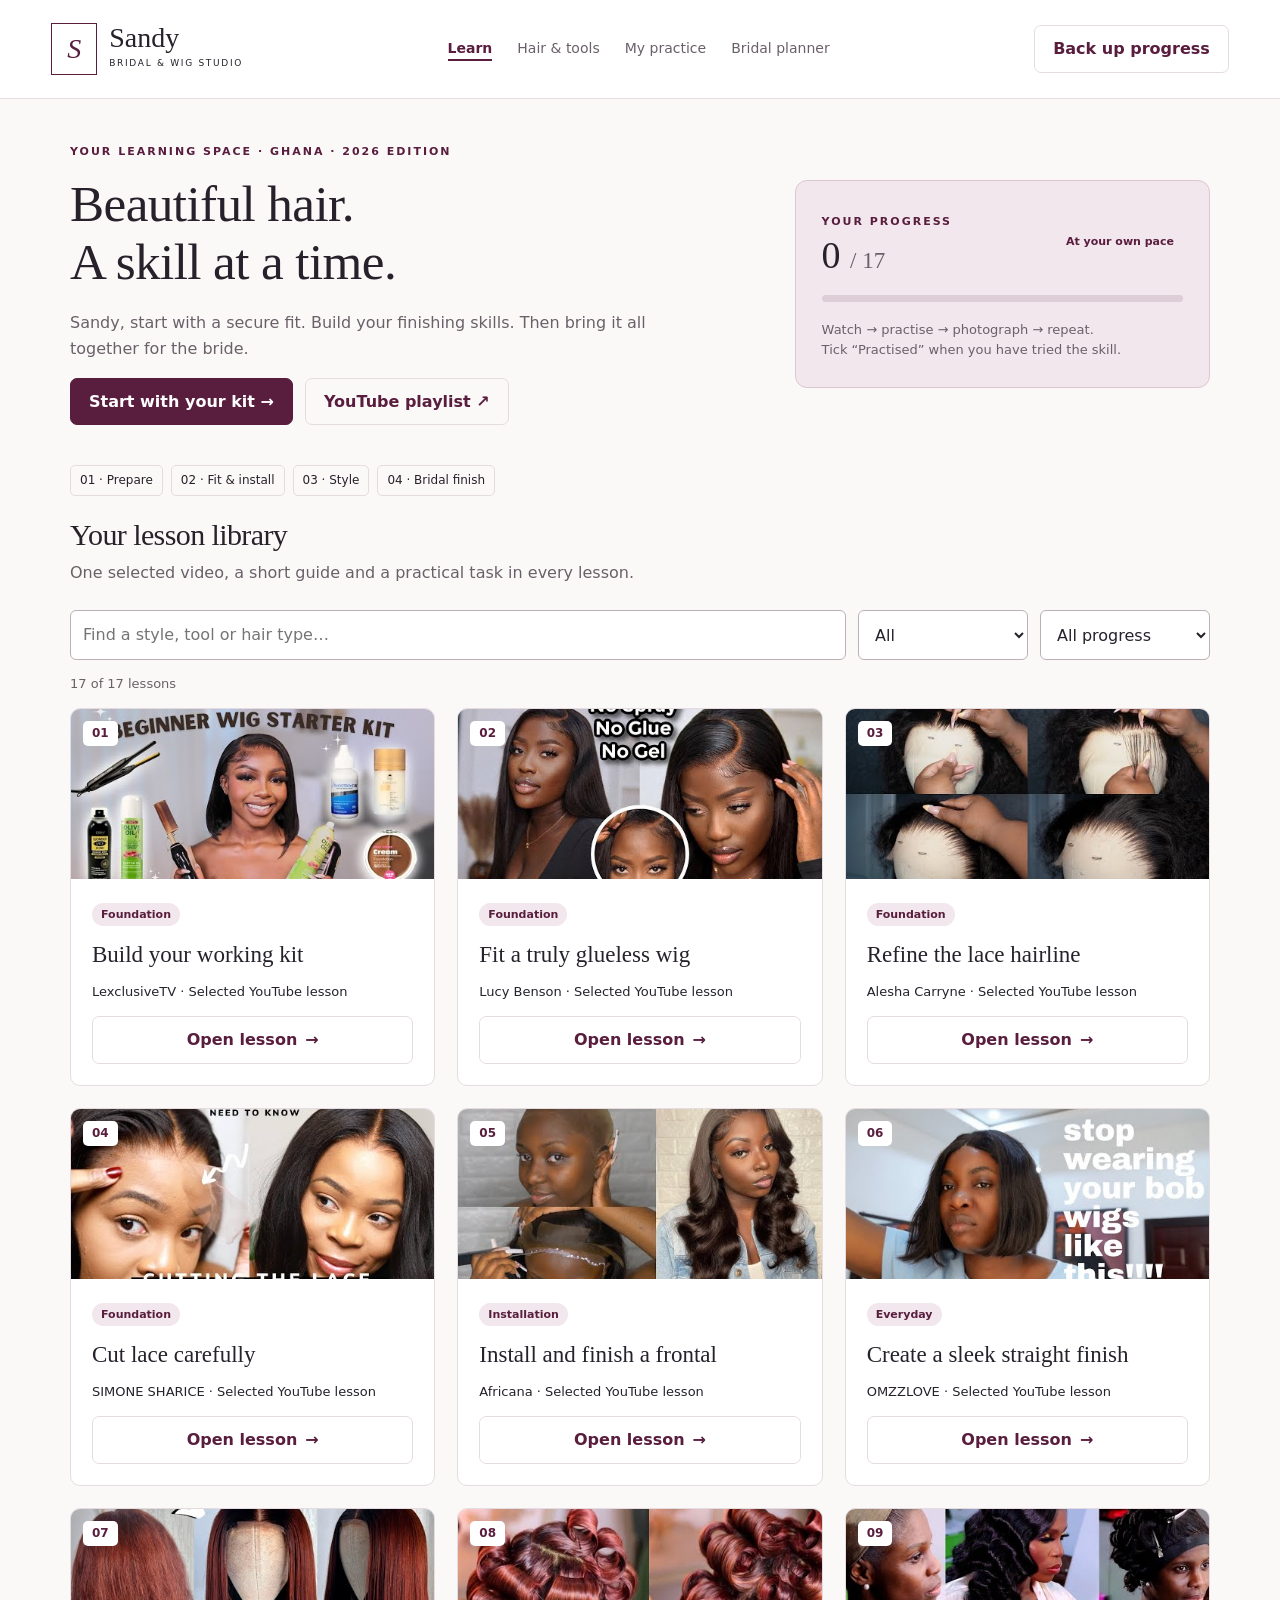
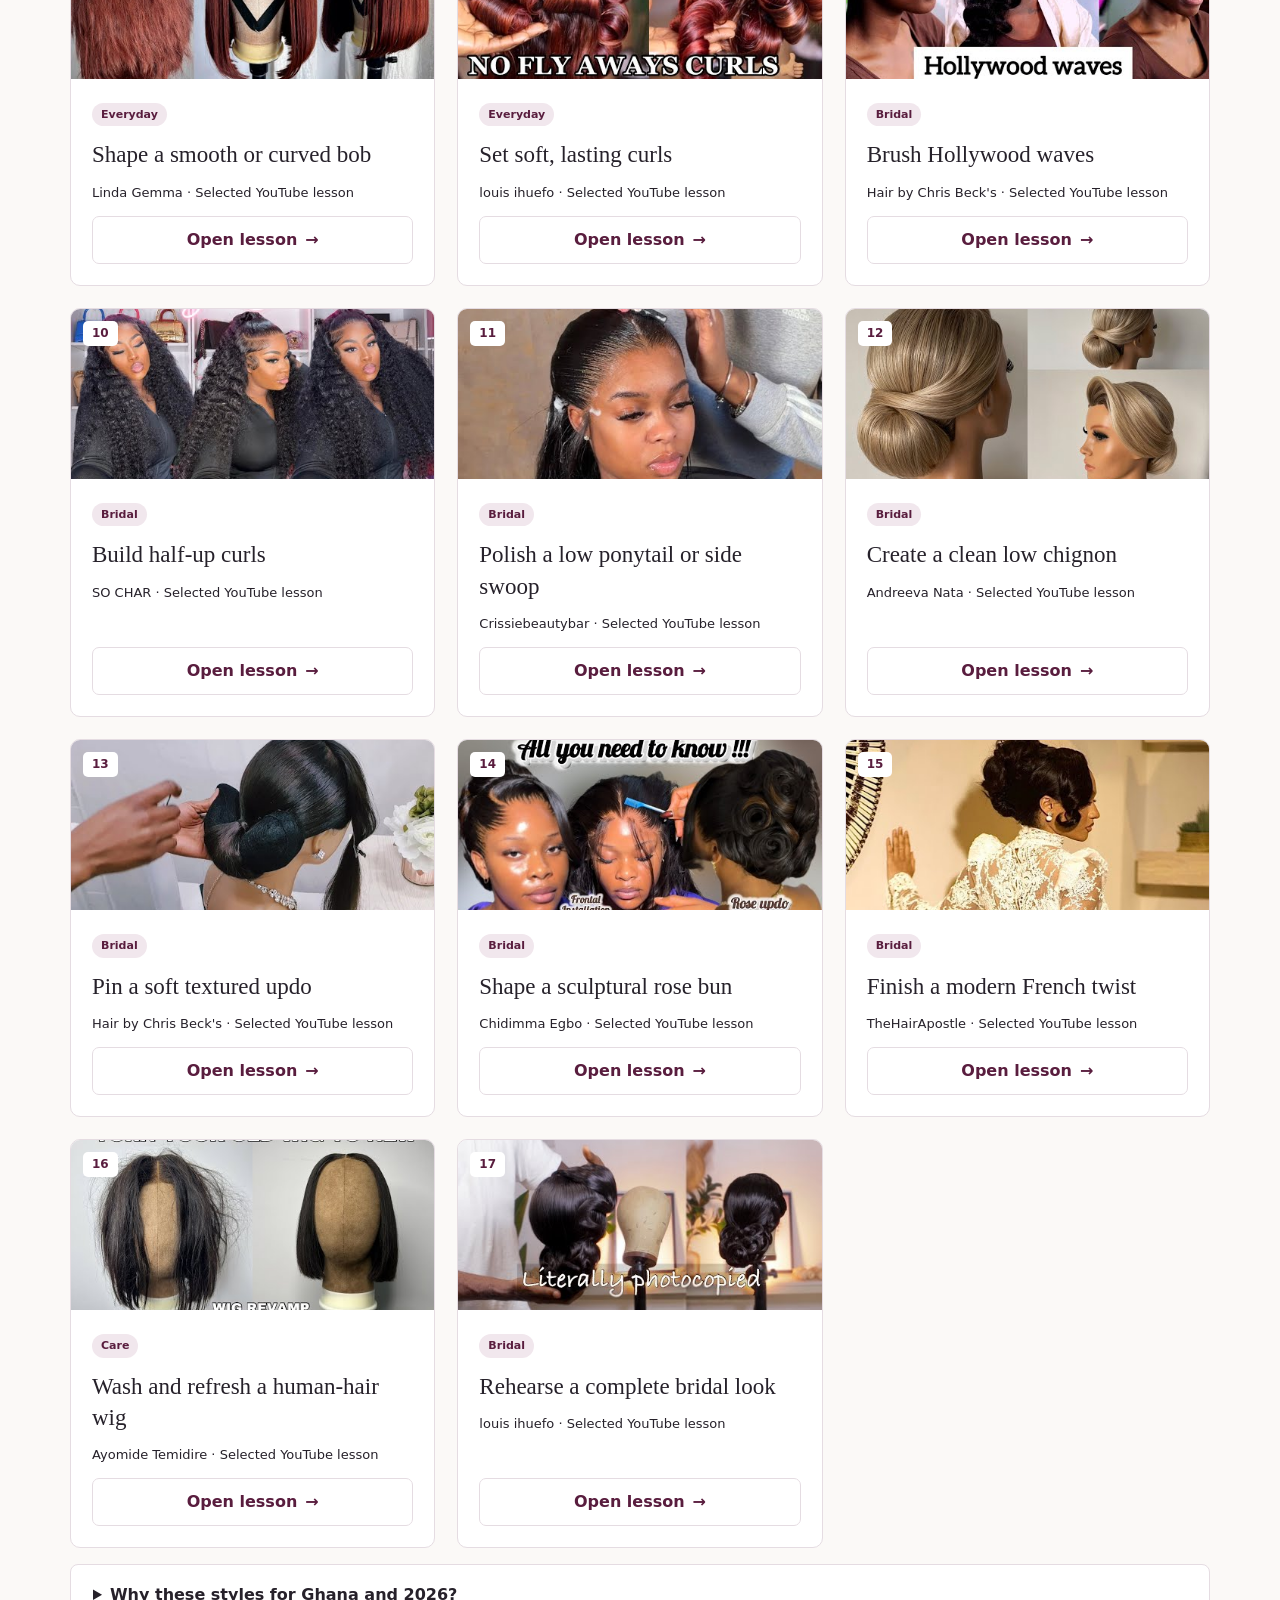
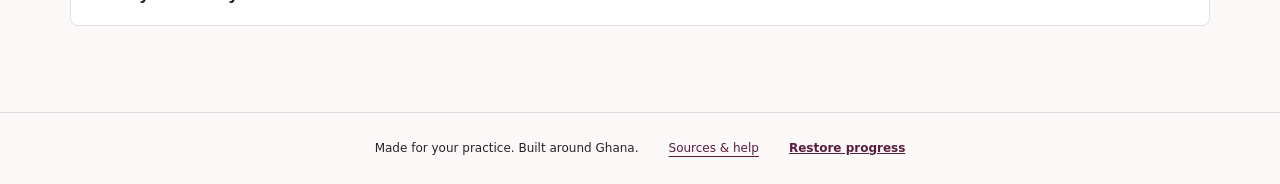
==== standalone.html @ 684c4f32 "Initial commit" ====
<!doctype html>
<html lang="en"><head><meta charset="utf-8"><meta name="viewport" content="width=device-width, initial-scale=1"><meta name="description" content="Sandy's practical learning space for bridal hair, wigs and installation, with selected YouTube tutorials and practice notes."><title>Sandy | Bridal & Wig Studio</title><link rel="icon" href="data:image/svg+xml,%3Csvg xmlns='http://www.w3.org/2000/svg' viewBox='0 0 64 64'%3E%3Crect width='64' height='64' rx='16' fill='%23591d3e'/%3E%3Ctext x='32' y='46' text-anchor='middle' font-size='46' fill='white' font-family='Georgia'%3ES%3C/text%3E%3C/svg%3E"><style>:root{--ink:#26212a;--muted:#6a6069;--plum:#591d3e;--pale:#f1e7ed;--line:#e5dce2;--paper:#fbf9f7;--green:#205843}*{box-sizing:border-box}html{scroll-behavior:smooth}body{margin:0;background:var(--paper);color:var(--ink);font:16px/1.6 system-ui,-apple-system,Segoe UI,sans-serif}a{color:var(--plum);text-underline-offset:4px}button,input,select,textarea{font:inherit}button,a{touch-action:manipulation}button{cursor:pointer}button:disabled{cursor:default;opacity:.5}button,.button{border:1px solid var(--plum);border-radius:7px;padding:10px 18px;background:var(--plum);color:white;text-decoration:none;display:inline-flex;align-items:center;justify-content:center;gap:8px;font-weight:600}button:hover,.button:hover{filter:brightness(.9)}button.quiet,.button.quiet{background:transparent;color:var(--plum);border-color:var(--line)}.link-button{border:0;background:none;color:var(--plum);padding:0;text-decoration:underline}.top{display:flex;align-items:center;justify-content:space-between;gap:25px;padding:23px 4vw;border-bottom:1px solid var(--line);background:#fff}.brand{display:flex;align-items:center;gap:12px;text-decoration:none;font-family:Georgia,serif;font-size:28px;color:var(--ink);line-height:1.05}.monogram{width:46px;height:52px;border:1px solid var(--plum);color:var(--plum);display:grid;place-items:center;font-style:italic}.brand-sub{display:block;font:9px/2.5 system-ui;letter-spacing:1.7px}.top nav{display:flex;gap:25px}.top nav a{color:var(--muted);text-decoration:none;font-size:14px}.top nav a[aria-current]{color:var(--plum);font-weight:700;border-bottom:2px solid var(--plum)}#main{max-width:1200px;margin:auto;padding:44px 30px 70px;min-height:75vh}h1,h2,h3,p{margin-top:0}h1,h2{font-family:Georgia,serif;font-weight:400;line-height:1.15;letter-spacing:-.6px}h1{font-size:clamp(35px,4vw,54px);margin-bottom:18px}h2{font-size:30px}h3{font-size:18px;line-height:1.35;margin-bottom:12px}.eyebrow{text-transform:uppercase;letter-spacing:2px;font-size:11px;font-weight:700;color:var(--plum);margin-bottom:14px}.muted,.small{color:var(--muted)}.small{font-size:13px}.hero{display:grid;grid-template-columns:1.6fr 1fr;gap:60px;align-items:center;padding-bottom:40px}.hero p{max-width:600px}.hero .panel{border-color:#dbc7d4;background:var(--pale)}.panel{background:white;border:1px solid var(--line);padding:26px;border-radius:12px}.panel p:last-child{margin-bottom:0}.metric{font:38px Georgia,serif;display:block}.progress{height:7px;border-radius:8px;background:#ddcdd6;margin:18px 0;overflow:hidden}.progress span{height:100%;background:var(--plum);display:block}.row{display:flex;align-items:center;justify-content:space-between;gap:18px}.actions{display:flex;gap:12px;flex-wrap:wrap}.toolbar{display:flex;gap:12px;margin:25px 0 14px;flex-wrap:wrap}.toolbar input{flex:1;min-width:180px}.toolbar select{min-width:170px}input:not([type=checkbox]):not([type=radio]),select,textarea{border:1px solid #bcb0b8;border-radius:6px;padding:11px 12px;background:white;color:var(--ink);max-width:100%}textarea{width:100%;min-height:130px;resize:vertical}label{display:block;font-weight:600;font-size:14px;margin-bottom:9px}.field{margin:18px 0}.grid{display:grid;grid-template-columns:repeat(3,1fr);gap:22px}.card{display:flex;flex-direction:column;background:white;border:1px solid var(--line);border-radius:10px;overflow:hidden}.card-image{height:170px;position:relative;background:var(--pale);overflow:hidden}.card-image img{width:100%;height:100%;object-fit:cover}.number{position:absolute;left:12px;top:12px;background:#fff;padding:3px 9px;border-radius:5px;font-size:12px;font-weight:700}.card-body{padding:21px;display:flex;flex-direction:column;flex:1}.card-body h3{font-family:Georgia,serif;font-size:23px;font-weight:400}.card-body .button{margin-top:auto}.card-body p{font-size:13px}.badge{display:inline-block;background:var(--pale);color:var(--plum);padding:3px 9px;border-radius:20px;font-size:11px;font-weight:700}.done{background:#e2f0e8;color:var(--green)}.section-head{margin:22px 0 12px}.section-head h2{margin-bottom:7px}.path{display:flex;gap:8px;flex-wrap:wrap;margin-bottom:18px}.path span{font-size:12px;padding:5px 9px;border:1px solid var(--line);border-radius:5px}.detail{display:grid;grid-template-columns:1.5fr 1fr;gap:25px;align-items:start}.detail h1{font-size:42px}.detail .panel{margin-bottom:20px}.video-link{display:block;position:relative;margin-bottom:16px}.video-link img{display:block;width:100%;aspect-ratio:16/9;object-fit:cover;border-radius:8px}.play{position:absolute;inset:0;display:grid;place-items:center}.play span{background:var(--plum);color:white;padding:12px 20px;border-radius:30px;font-weight:700;box-shadow:0 4px 25px #0005}.checklist{padding:0;list-style:none}.checklist li{margin:12px 0}.checklist label{display:flex;gap:10px;align-items:flex-start;font-weight:400;font-size:15px;margin:0}input[type=checkbox],input[type=radio]{accent-color:var(--plum);width:18px;height:18px;flex-shrink:0;margin-top:4px}fieldset{border:0;padding:0;margin:0}legend{font-weight:600;margin-bottom:12px}.quiz label{display:flex;align-items:flex-start;gap:10px;font-weight:400;padding:8px 10px;background:var(--paper);border-radius:5px}.feedback{padding:14px;background:var(--pale);border-radius:6px;margin-top:15px;font-size:14px}.feedback.correct{background:#e2f0e8;color:#164734}.note{border-left:3px solid var(--plum);padding:3px 0 3px 16px;font-size:14px;color:var(--muted)}ul,ol{padding-left:22px}li{margin-bottom:7px}.split{display:grid;grid-template-columns:1fr 1fr;gap:24px}.table-wrap{overflow:auto}table{border-collapse:collapse;width:100%;font-size:14px}td,th{padding:15px;text-align:left;vertical-align:top;border-bottom:1px solid var(--line)}th{background:var(--pale);font-size:12px}.journal-entry{border-bottom:1px solid var(--line);padding:20px 0}.journal-entry:last-child{border-bottom:0}.journal-entry p{white-space:pre-wrap}.empty{grid-column:1/-1;text-align:center;padding:45px;border:1px dashed var(--line)}details{border:1px solid var(--line);background:white;border-radius:8px;margin:16px 0;padding:17px 22px}summary{cursor:pointer;font-weight:600}details p{margin:14px 0}.toast{position:fixed;bottom:22px;left:50%;transform:translateX(-50%);background:var(--ink);color:white;padding:12px 20px;border-radius:8px;max-width:90%;z-index:5;display:none}.toast.show{display:block}footer{border-top:1px solid var(--line);padding:26px 4vw;display:flex;justify-content:center;gap:30px;font-size:12px;flex-wrap:wrap}.skip{position:absolute;left:20px;top:-100px;z-index:8;background:white;padding:12px}.skip:focus{top:10px}:focus-visible{outline:3px solid #98721b;outline-offset:4px}.source-list li{margin:14px 0}.intro{max-width:750px;margin-bottom:30px}.rule{border:0;border-top:1px solid var(--line);margin:28px 0}.saved{font-size:12px;color:var(--green);font-weight:400}.completed-line{display:flex;align-items:flex-start;gap:10px;margin:20px 0;font-weight:600}.visually-hidden{position:absolute;width:1px;height:1px;overflow:hidden;clip-path:inset(50%)}@media(max-width:1000px){.top{flex-wrap:wrap}.top nav{order:3;width:100%;justify-content:center}.hero{gap:25px}.grid{grid-template-columns:repeat(2,1fr)}}@media(max-width:640px){#main{padding:28px 18px 45px}.top{padding:18px;gap:15px}.brand{font-size:25px}.top>.quiet{padding:8px 10px;font-size:12px}.top nav{gap:15px;justify-content:space-between}.top nav a{font-size:12px}.hero,.detail,.split{grid-template-columns:1fr;gap:20px}.hero{padding-bottom:20px}.grid{grid-template-columns:1fr}.card-image{height:200px}.panel{padding:21px}.detail h1{font-size:35px}.row{align-items:flex-start}.toolbar select{flex:1;min-width:140px}footer{gap:15px}.table-wrap{margin:0 -6px}td,th{padding:10px}.hero .panel{margin-bottom:5px}}@media print{.top,footer,.toolbar,.toast,.actions,.play,.quiz button{display:none}#main{padding:0}.detail,.split{display:block}.panel{break-inside:avoid}.card-image{display:none}body{background:white}.grid{grid-template-columns:repeat(2,1fr)}}
</style></head>
<body><a class="skip" href="#main">Skip to lessons</a><header class="top"><a class="brand" href="#learn"><span class="monogram">S</span><span>Sandy<span class="brand-sub">BRIDAL & WIG STUDIO</span></span></a><nav aria-label="Main navigation"><a href="#learn" data-nav="learn">Learn</a><a href="#kit" data-nav="kit">Hair & tools</a><a href="#journal" data-nav="journal">My practice</a><a href="#bridal" data-nav="bridal">Bridal planner</a></nav><button id="backup" class="quiet">Back up progress</button></header>
<main id="main" tabindex="-1"></main><footer><span>Made for your practice. Built around Ghana.</span><a href="#sources">Sources & help</a><button id="restore" class="link-button">Restore progress</button><input id="restore-file" type="file" accept=".json,application/json" hidden></footer><div id="notice" class="toast" role="status" aria-live="polite"></div><noscript><p class="panel">Please enable JavaScript to use lessons, quizzes and saved notes. You can also read the supplied two-page Word plan.</p></noscript><script>const LESSONS = [{"id": "kit", "title": "Build your working kit", "group": "Foundation", "video": "OXDXOyUS9vw", "hair": "Any fibre; choose products for the exact fibre and lace.", "tools": ["Wig block and stand", "tape measure", "clips", "tail comb", "detangling brush", "cleaning supplies."], "steps": ["Identify the fibre and cap.", "Lay out only the tools the next lesson needs.", "Clean tools and prepare a stable working area."], "practice": "Lay out a kit and explain the purpose of five items.", "question": "Does “human-hair blend” guarantee heat safety?", "answers": ["Yes", "No, check the maker’s instructions"], "correct": 1, "note": "A blend can contain heat-sensitive fibres. Follow the unit’s care label, not the marketing name.", "number": 1, "creator": "LexclusiveTV", "videoTitle": "10 ESSENTIAL PRODUCTS FOR A PERFECT WIG INSTALL | Wig Install Starter Kit for BEGINNERS |WigginsHair", "thumbnail": "[data-uri]"}, {"id": "glueless", "title": "Fit a truly glueless wig", "group": "Foundation", "video": "7ub1Y4_QsNM", "hair": "Human hair, blend or synthetic in a purpose-built glueless cap; correct size and lace shade.", "tools": ["Measuring tape", "suitable cap", "adjustable band or wig grip", "mirror."], "steps": ["Measure and adjust the band before styling.", "Align the hairline and check the ear tabs.", "Test gentle head turns and comfort without adhesive."], "practice": "Fit twice without lifting edges or creating pressure.", "question": "What secures a truly glueless fit?", "answers": ["Correct cap fit and band", "Melting spray"], "correct": 0, "note": "Melting spray is an adhesive product. This lesson focuses on mechanical fit. The video is mainly a visual, product-led demonstration.", "number": 2, "creator": "Lucy Benson", "videoTitle": "NEW! COMPLETELY GLUELESS WIG FOR BEGINNERS, Zero ADHESIVE NO SPRAY/GEL FT JESSIE'S WIGl LUCY BENSON", "thumbnail": "[data-uri]"}, {"id": "pluck", "title": "Refine the lace hairline", "group": "Foundation", "video": "Jnb-gg64Wwo", "hair": "Prefer a spare human-hair lace unit with enough density. A pre-plucked unit avoids this step.", "tools": ["Wig block", "tweezers", "tail comb", "sectioning clips", "good light."], "steps": ["Inspect the existing density first.", "Practise very small changes on a spare unit.", "Step back often and keep the lace intact."], "practice": "Make one small area less dense without creating a gap.", "question": "When should you stop plucking?", "answers": ["When the hairline looks balanced", "Only after the lace is nearly bare"], "correct": 0, "note": "Hair removed from a wig will not grow back. Avoid knots and already sparse areas.", "number": 3, "creator": "Alesha Carryne ", "videoTitle": "How To Pluck a Lace Front Wig To Look Natural | ULTIMATE PLUCKING TUTORIAL FOR BEGINNERS", "thumbnail": "[data-uri]"}, {"id": "lace", "title": "Cut lace carefully", "group": "Foundation", "video": "dubjy_jae6g", "hair": "Human hair, blend or synthetic lace wig with uncut lace; fit must already be correct.", "tools": ["Small sharp scissors", "clips", "mirror", "wig block for initial practice."], "steps": ["Fit and separate the hair from the lace.", "Work in short sections while keeping fingers and skin clear.", "Check the edge and ear area before removing more."], "practice": "Practise on spare lace before the finished unit.", "question": "What comes before cutting?", "answers": ["Fitting the unit", "Pulling the lace tight and cutting fast"], "correct": 0, "note": "Cut conservatively. Do not copy one fixed cutting distance across every lace construction.", "number": 4, "creator": "SIMONE SHARICE", "videoTitle": "All you need to know: Cutting THE LACE off your wig| CELEBRITY TIPS & TRICKS | Glueless | Myfirstwig", "thumbnail": "[data-uri]"}, {"id": "frontal", "title": "Install and finish a frontal", "group": "Installation", "video": "qgujmW62760", "hair": "Lace frontal in a matching size and shade. A ready-customised human-hair wig simplifies practice.", "tools": ["Cap", "clips", "scissors", "optional lace tint", "purpose-made wig adhesive", "applicator", "compatible remover."], "steps": ["Rehearse fit and placement without bonding.", "Follow the adhesive label for preparation, patch testing and drying.", "Bond only as directed; finish the edge without tension."], "practice": "Complete a dry fitting first, then a supervised installation and removal.", "question": "Before using adhesive, what must be ready?", "answers": ["A compatible remover and label instructions", "Only a stronger holding spray"], "correct": 0, "note": "Do not apply to irritated skin or natural hair. Skip bleaching and other chemical customisation until trained; use ready-prepared lace.", "number": 5, "creator": "Africana", "videoTitle": "How To Install A Frontal Wig (Beginner Friendly) | Flawless, Natural Finish Step-By-Step", "thumbnail": "[data-uri]"}, {"id": "straight", "title": "Create a sleek straight finish", "group": "Everyday", "video": "7XM7l0DiBMQ", "hair": "Straight human hair; heat-approved blend or synthetic. Ordinary synthetic: choose a pre-styled straight unit.", "tools": ["Temperature-controlled flat iron", "comb", "clips", "suitable heat protectant", "light serum."], "steps": ["Detangle and dry fully as the fibre requires.", "Test the maker-approved setting on a hidden section.", "Work in small sections with light product."], "practice": "Create an even finish from roots to ends without stiffness.", "question": "Should you copy the creator’s heat setting on every wig?", "answers": ["No, follow your unit’s label", "Yes, higher heat is always better"], "correct": 0, "note": "Fibre and processing determine heat tolerance. Never assume a blend tolerates human-hair temperatures.", "number": 6, "creator": "OMZZLOVE", "videoTitle": "HOW TO STYLE STRAIGHT WIGS | well detailed expert tips & techniques for bob wigs | girls chat", "thumbnail": "[data-uri]"}, {"id": "bob", "title": "Shape a smooth or curved bob", "group": "Everyday", "video": "XoJbokWIS2c", "hair": "Ready-cut human-hair bob or heat-approved alternative; ordinary synthetic should already have the shape.", "tools": ["Comb or paddle brush", "clips", "flat iron if permitted", "heat protectant."], "steps": ["Start with a finished bob cut.", "Smooth the lengths and curve ends gently if permitted.", "Compare both sides at eye level."], "practice": "Photograph front, side and back; check the perimeter.", "question": "Which is the best beginner starting point?", "answers": ["A ready-cut bob", "Cutting a long wig while learning heat styling"], "correct": 0, "note": "This lesson is about finishing an existing cut. Chemically straightened hair may not hold a new curl well.", "number": 7, "creator": "Linda Gemma ", "videoTitle": "HOW TO STYLE YOUR BONE STRAIGHT BOB WIG AFTER WASHING", "thumbnail": "[data-uri]"}, {"id": "curls", "title": "Set soft, lasting curls", "group": "Everyday", "video": "Saq_Y_tUXQE", "hair": "Medium or long human hair; heat-approved blend/synthetic or a pre-curled synthetic unit.", "tools": ["Curling tong or rollers", "clips", "heat protectant", "flexible hold spray."], "steps": ["Section consistently and choose curl direction.", "Curl at the approved setting and pin to cool.", "Release fully cooled curls and soften gently."], "practice": "Repeat on equal sections; compare curl size and bounce.", "question": "When should you brush out heat-set curls?", "answers": ["After they cool fully", "While still hot"], "correct": 0, "note": "Cooling helps the curl set. More product or heat is not a substitute for correct sectioning.", "number": 8, "creator": "louis ihuefo", "videoTitle": "UPDATED HOW TO CURL | BIG BARREL CURLER", "thumbnail": "[data-uri]"}, {"id": "waves", "title": "Brush Hollywood waves", "group": "Bridal", "video": "qnEDBsZviLY", "hair": "Medium or long human hair that holds curls; enough length to form a connected wave.", "tools": ["Curling tong", "setting clips", "suitable brush", "comb", "heat protectant", "holding spray."], "steps": ["Set a consistent direction and section size.", "Cool completely before brushing.", "Guide the wave ridges and clip them into shape."], "practice": "Create three connected wave ridges on one side.", "question": "What helps neighbouring curls join into waves?", "answers": ["Consistent direction and sectioning", "Random curl directions"], "correct": 0, "note": "Use this bridal demonstration for the wave technique; adapt anchoring and parting to your wig construction.", "number": 9, "creator": "Hair by Chris Beck's", "videoTitle": "How to do Hollywood waves on a bride", "thumbnail": "[data-uri]"}, {"id": "halfup", "title": "Build half-up curls", "group": "Bridal", "video": "1NbwsRW-_84", "hair": "Medium/long human-hair frontal or a pre-curled alternative with enough parting coverage.", "tools": ["Tail comb", "elastics", "pins", "smoothing product", "curl tools if permitted."], "steps": ["Check lace coverage at the parting.", "Secure the upper section without pulling the hairline.", "Blend the loose curls and conceal the elastic."], "practice": "Make the shape secure while the wearer turns her head.", "question": "What should you check before lifting the top section?", "answers": ["Visible lace and cap coverage", "Only the length"], "correct": 0, "note": "The video includes installation and chemical preparation. Use ready-customised lace and focus on the half-up shape after learning installation.", "number": 10, "creator": "SO CHAR", "videoTitle": "THE ULTIMATE MELT | HALF UP/HALF DOWN FRONTAL INSTALL | PERFECT HAIRSTYLE | ASTERIA HAIR", "thumbnail": "[data-uri]"}, {"id": "ponytail", "title": "Polish a low ponytail or side swoop", "group": "Bridal", "video": "1TPKMi2GfjE", "hair": "Long wig with enough hairline coverage for the chosen parting. A high ponytail needs suitable nape coverage.", "tools": ["Smoothing brush", "tail comb", "strong elastic", "pins", "suitable finishing product."], "steps": ["Map the swoop and ponytail position.", "Smooth without pulling the lace back.", "Secure the base and conceal the elastic."], "practice": "Check the sides and nape in photos and during head turns.", "question": "Can every frontal wig make a concealed high ponytail?", "answers": ["No, cap and nape coverage matter", "Yes, just use more gel"], "correct": 0, "note": "The selected video demonstrates a low ponytail. Raise the position only when the unit’s construction allows it.", "number": 11, "creator": "Crissiebeautybar ", "videoTitle": "🔥*NO BABY HAIRS* frontal wig install w/ low ponytail ", "thumbnail": "[data-uri]"}, {"id": "chignon", "title": "Create a clean low chignon", "group": "Bridal", "video": "tPM_nvhQrTE", "hair": "Own hair or medium/long wig; human hair, suitable blend or synthetic can be pinned without heat.", "tools": ["Smoothing brush", "tail comb", "elastics", "U-pins", "optional padding", "holding spray", "veil comb."], "steps": ["Set a secure low base.", "Fold and pin a balanced bun.", "Test the veil position without distorting the shape."], "practice": "Build a neat bun with hidden pins and a secure accessory.", "question": "Where should the veil attach?", "answers": ["To a secure supported area", "To loose surface hair alone"], "correct": 0, "note": "The demonstration teaches shaping. On wigs, avoid piercing lace, exposing tracks or pinning into the wearer’s skin.", "number": 12, "creator": "Andreeva Nata", "videoTitle": "Wedding hairstyle. Smooth clean low bun.", "thumbnail": "[data-uri]"}, {"id": "updo", "title": "Pin a soft textured updo", "group": "Bridal", "video": "3DDVnv32aeo", "hair": "Own hair, wavy human hair or pre-curled synthetic; enough length to pin securely.", "tools": ["Clips", "elastics", "hairpins", "suitable texture/hold spray", "curl tool only if permitted."], "steps": ["Choose the silhouette before pinning.", "Build a stable base and place curls around it.", "Leave intentional softness while hiding the structure."], "practice": "Photograph all four angles; remove any visible pins.", "question": "What supports a soft-looking updo?", "answers": ["A stable hidden base", "Loose curls alone"], "correct": 0, "note": "Soft texture still needs secure anchoring. Adapt the demonstration to the density and cap coverage available.", "number": 13, "creator": "Hair by Chris Beck's", "videoTitle": "Black Bridal Hairstyle . Updo Tutorial For Wedding Prom Bridesmaids", "thumbnail": "[data-uri]"}, {"id": "sculptural", "title": "Shape a sculptural rose bun", "group": "Bridal", "video": "CsW7DW1_yQM", "hair": "Prefer flexible medium/long human hair; suitable blend/synthetic can work for heat-free shaping.", "tools": ["Tail comb", "brush", "padding", "hairnet", "strong pins", "hold spray."], "steps": ["Prepare a smooth surface and firm base.", "Shape one controlled loop or petal at a time.", "Balance the silhouette and conceal support."], "practice": "Make a compact rose form that survives gentle movement.", "question": "What should you master before this lesson?", "answers": ["Secure basic buns and wig fitting", "Only adding more spray"], "correct": 0, "note": "An advanced visual reference, including frontal installation. Practise the shape on a block before attempting a bridal appointment.", "number": 14, "creator": "Chidimma Egbo", "videoTitle": "ALL YOU NEED TO KNOW ABOUT FRONTAL INSTALLATION AND BRIDAL STYLING / ROSE UPDO #hairtutorial #bridal", "thumbnail": "[data-uri]"}, {"id": "twist", "title": "Finish a modern French twist", "group": "Bridal", "video": "CS5D55SVb6k", "hair": "Medium/long human-hair wig or a suitable blend/synthetic that folds and pins neatly.", "tools": ["Tail comb", "brush", "U-pins", "optional padding", "hold spray", "accessory."], "steps": ["Prepare a smooth panel with controlled volume.", "Fold inward to form the twist.", "Pin the seam and balance the crown."], "practice": "Finish with no visible seam gaps, pins or cap.", "question": "Where should the main support sit?", "answers": ["Inside the folded structure", "Only on the surface"], "correct": 0, "note": "The chosen tutorial is specifically on a wig. Check comfort and cap stability when moving from block to wearer.", "number": 15, "creator": "TheHairApostle", "videoTitle": "Bridal Updo Tutorial | French Twist on A Wig", "thumbnail": "[data-uri]"}, {"id": "revamp", "title": "Wash and refresh a human-hair wig", "group": "Care", "video": "fshIsxvYqRA", "hair": "Human-hair unit with care instructions. Use separate fibre-specific care for blends and synthetic wigs.", "tools": ["Detangling comb", "recommended shampoo/conditioner", "towel", "drying stand", "heat tools only if approved."], "steps": ["Detangle gently from the ends.", "Wash and condition according to the maker’s directions.", "Dry fully before storage or permitted restyling."], "practice": "Refresh a spare unit and record what improved.", "question": "Can the same wash and hot-tool method be used on every fibre?", "answers": ["No", "Yes"], "correct": 0, "note": "This is a human-hair revamping reference. Avoid copying heat, steam or chemical steps onto unknown fibres.", "number": 16, "creator": "Ayomide Temidire", "videoTitle": "DIY : How To Turn Your Old Wigs To New By Yourself | No More Steve Hair￼ | Updated Process", "thumbnail": "[data-uri]"}, {"id": "bridalrun", "title": "Rehearse a complete bridal look", "group": "Bridal", "video": "0AmaRz6bGO8", "hair": "Your chosen unit with enough length, density and lace coverage for the approved bridal style.", "tools": ["Wig block", "full chosen style kit", "accessories", "mirror", "timer", "aftercare card."], "steps": ["Agree the reference, outfit and accessory placement.", "Pre-style on the block where practical, then fit and refine.", "Check comfort, all angles, movement and removal plan."], "practice": "Complete a timed trial with front, sides and back photos.", "question": "What makes a trial successful?", "answers": ["Comfort, hold and an agreed result", "A good front photo alone"], "correct": 0, "note": "Use this longer canvas-head demonstration for workflow. A rehearsal is practice, not a professional qualification.", "number": 17, "creator": "louis ihuefo", "videoTitle": "WIG STYLING ON A CANVAS | BRIDAL HAIRSTYLE", "thumbnail": "[data-uri]"}];
const PLAYLIST = "https://www.youtube.com/playlist?list=PLSq_n2PrJhKw";
</script><script>'use strict';
const KEY='sandy-studio-v1';
const empty=()=>({version:1,done:{},checks:{},answers:{},notes:{},kit:{},bridal:{}});
let state=empty(), storageOK=true, query='', group='All', status='all';
const esc=s=>String(s??'').replace(/[&<>"']/g,c=>({'&':'&amp;','<':'&lt;','>':'&gt;','"':'&quot;',"'":'&#39;'}[c]));
const $=s=>document.querySelector(s);
const ext=(url,text,cls='')=>`<a class="${cls}" href="${esc(url)}" target="_blank" rel="noopener noreferrer">${esc(text)} ↗</a>`;
function validate(v){if(!v||v.version!==1)throw Error('Unrecognised backup');const n=empty();for(const k of ['done','checks','answers','notes','kit','bridal']){if(!v[k]||typeof v[k]!=='object'||Array.isArray(v[k]))throw Error('Invalid backup');}for(const l of LESSONS){if(v.done[l.id]===true)n.done[l.id]=true;if(typeof v.notes[l.id]==='string')n.notes[l.id]=v.notes[l.id].slice(0,10000);if(Number.isInteger(v.answers[l.id])&&v.answers[l.id]>=0&&v.answers[l.id]<l.answers.length)n.answers[l.id]=v.answers[l.id];for(let i=0;i<3;i++){const key=l.id+'-'+i;if(v.checks[key]===true)n.checks[key]=true;}}for(const k of KIT){if(v.kit[k]===true)n.kit[k]=true;}for(const k of Object.keys(FIELDS)){if(typeof v.bridal[k]==='string')n.bridal[k]=v.bridal[k].slice(0,10000);}return n;}
const KIT=['Wig block and secure stand','Tail comb and sectioning clips','Fibre-appropriate detangling brush','Measuring tape, wig cap and band','Tool cleaner, clean towel and storage','Temperature-controlled hot tools','Fibre-appropriate heat protectant','Elastics, U-pins and setting clips','Suitable shampoo and conditioner','Adhesive and its compatible remover','Optional padding, hairnet and accessories'];
const FIELDS={look:'Chosen look and reference',hair:'Wig fibre, length, density and cap',occasion:'Ceremony, outfit and weather plan',fit:'Fit, comfort and product checks',accessories:'Veil and accessory placement',timing:'Trial date, styling time and touch-ups',aftercare:'Removal and aftercare plan',review:'Trial result and changes to make'};
try{const saved=localStorage.getItem(KEY);if(saved)state=validate(JSON.parse(saved));}catch(e){storageOK=false;}
function save(){try{localStorage.setItem(KEY,JSON.stringify(state));storageOK=true;}catch(e){storageOK=false;notify('Browser saving is unavailable. Back up your progress before closing.');}}
function notify(t){$('#notice').textContent=t;$('#notice').classList.add('show');clearTimeout(notify.timer);notify.timer=setTimeout(()=>$('#notice').classList.remove('show'),4000);}
const completed=()=>LESSONS.filter(l=>state.done[l.id]).length;
function card(l){return `<article class="card"><a class="card-image" href="#lesson/${l.id}" tabindex="-1" aria-hidden="true">${l.thumbnail?`<img src="${esc(l.thumbnail)}" alt="" loading="lazy">`:''}<span class="number">${String(l.number).padStart(2,'0')}</span></a><div class="card-body"><div><span class="badge ${state.done[l.id]?'done':''}">${state.done[l.id]?'Practised ✓':esc(l.group)}</span></div><h3 style="margin-top:13px">${esc(l.title)}</h3><p>${esc(l.creator)} · Selected YouTube lesson</p><a class="button quiet" href="#lesson/${l.id}">Open lesson <span aria-hidden="true">→</span></a></div></article>`;}
function cards(){const list=LESSONS.filter(l=>(group==='All'||l.group===group)&&(status==='all'||(status==='done'?!!state.done[l.id]:!state.done[l.id]))&&[l.title,l.hair,l.tools.join(' '),l.creator].join(' ').toLowerCase().includes(query.toLowerCase()));$('#results').textContent=`${list.length} of ${LESSONS.length} lessons`;$('#lesson-grid').innerHTML=list.length?list.map(card).join(''):'<div class="empty"><h3>No lessons match</h3><p>Try a different style, group or progress filter.</p><button id="clear-filter" class="quiet">Clear filters</button></div>';$('#clear-filter')?.addEventListener('click',()=>{query='';group='All';status='all';render();});}
function learn(){const next=LESSONS.find(l=>!state.done[l.id])||LESSONS[0];return `<section class="hero"><div><p class="eyebrow">Your learning space · Ghana · 2026 edition</p><h1>Beautiful hair.<br>A skill at a time.</h1><p class="muted">Sandy, start with a secure fit. Build your finishing skills. Then bring it all together for the bride.</p><div class="actions"><a class="button" href="#lesson/${next.id}">${completed()?'Continue practising':'Start with your kit'} →</a>${ext(PLAYLIST,'YouTube playlist','button quiet')}</div></div><div class="panel"><div class="row"><div><span class="eyebrow">Your progress</span><span class="metric">${completed()} <span class="muted" style="font-size:23px">/ ${LESSONS.length}</span></span></div><span class="badge">At your own pace</span></div><div class="progress" role="progressbar" aria-label="Lessons practised" aria-valuenow="${completed()}" aria-valuemin="0" aria-valuemax="${LESSONS.length}"><span style="width:${completed()/LESSONS.length*100}%"></span></div><p class="small">Watch → practise → photograph → repeat.<br>Tick “Practised” when you have tried the skill.</p></div></section><div class="path"><span>01 · Prepare</span><span>02 · Fit & install</span><span>03 · Style</span><span>04 · Bridal finish</span></div><div class="section-head"><h2>Your lesson library</h2><p class="muted">One selected video, a short guide and a practical task in every lesson.</p></div><div class="toolbar"><label class="visually-hidden" for="search">Search lessons</label><input id="search" type="search" placeholder="Find a style, tool or hair type…" value="${esc(query)}"><label class="visually-hidden" for="group">Lesson group</label><select id="group">${['All','Foundation','Installation','Everyday','Bridal','Care'].map(g=>`<option ${g===group?'selected':''}>${g}</option>`).join('')}</select><label class="visually-hidden" for="status">Progress filter</label><select id="status"><option value="all">All progress</option><option value="todo" ${status==='todo'?'selected':''}>To practise</option><option value="done" ${status==='done'?'selected':''}>Practised</option></select></div><p id="results" class="small" role="status"></p><div class="grid" id="lesson-grid"></div><details><summary>Why these styles for Ghana and 2026?</summary><p>Accra salon menus offer frontal/closure installation, wig maintenance, half-up styles and ponytails. These are useful local service signals. Low chignons, waves, soft updos, sculptural buns, French twists and bobs are our bridal practice shortlist, informed by international 2026 trend coverage.</p><p>These are learning priorities, not a verified ranking of Ghanaian bookings. Ask local brides and salons which looks they request before buying a large kit. <a href="#sources">See the sources.</a></p></details>`;}
function lesson(l){return `<p class="small"><a href="#learn">← All lessons</a> &nbsp; / &nbsp; ${l.number} of ${LESSONS.length} · ${esc(l.group)}</p><div class="detail"><section><p class="eyebrow">Lesson ${String(l.number).padStart(2,'0')}</p><h1>${esc(l.title)}</h1><a class="video-link" href="https://www.youtube.com/watch?v=${l.video}" target="_blank" rel="noopener noreferrer" aria-label="Watch ${esc(l.videoTitle)} on YouTube">${l.thumbnail?`<img src="${esc(l.thumbnail)}" alt="Tutorial preview from ${esc(l.creator)}">`:''}<div class="play"><span>▶ Watch on YouTube</span></div></a><p class="small"><strong>${esc(l.creator)}</strong><br>${esc(l.videoTitle)}</p><div class="panel"><h2>Try it in three steps</h2><ul class="checklist">${l.steps.map((s,i)=>`<li><label><input type="checkbox" data-step="${l.id}-${i}" ${state.checks[l.id+'-'+i]?'checked':''}> <span>${i+1}. ${esc(s)}</span></label></li>`).join('')}</ul><hr class="rule"><h3>Your practice task</h3><p>${esc(l.practice)}</p><p class="small">Take front, left, right and back photos. Check comfort, neatness, secure hold and visible lace or tracks. Repeat after correcting one issue.</p><label class="completed-line"><input id="done" type="checkbox" ${state.done[l.id]?'checked':''}> I have practised this lesson</label></div><div class="panel quiz"><h2>Quick check</h2><form id="quiz"><fieldset><legend>${esc(l.question)}</legend>${l.answers.map((a,i)=>`<label><input type="radio" name="answer" value="${i}" ${state.answers[l.id]===i?'checked':''}>${esc(a)}</label>`).join('')}</fieldset><button style="margin-top:12px" type="submit">Check answer</button></form><div id="feedback" aria-live="polite"></div></div></section><aside><div class="panel"><p class="eyebrow">Before you begin</p><h3>Hair to use</h3><p>${esc(l.hair)}</p><h3>Tools & products</h3><ul>${l.tools.map(t=>`<li>${esc(t)}</li>`).join('')}</ul><p class="note">${esc(l.note)}</p><a class="small" href="#kit">Open the hair & tools guide →</a></div><div class="panel"><label for="notes">My practice notes <span id="note-saved" class="saved"></span></label><p class="small">What worked? What needs improving? Add your own photo filenames if helpful.</p><textarea id="notes" maxlength="10000" placeholder="One thing I learned… One thing I will change…">${esc(state.notes[l.id]||'')}</textarea><p class="small">Saved in this browser. Use “Back up progress” to keep a copy or move devices.</p></div><div class="actions">${l.number>1?`<a class="button quiet" href="#lesson/${LESSONS[l.number-2].id}">← Previous</a>`:''}${l.number<LESSONS.length?`<a class="button" href="#lesson/${LESSONS[l.number].id}">Next lesson →</a>`:'<a class="button" href="#bridal">Plan your trial →</a>'}</div></aside></div>`;}
function feedback(l){const a=state.answers[l.id];if(a===undefined)return;$('#feedback').className='feedback '+(a===l.correct?'correct':'');$('#feedback').textContent=(a===l.correct?'Correct. ':'Try again. ')+l.note;}
function kit(){return `<div class="intro"><p class="eyebrow">Know your materials</p><h1>The right hair. The right tools.</h1><p class="muted">Check the fibre, care label, cap coverage, length and density before choosing a technique. A brand name or “blend” label alone is not enough.</p></div><div class="table-wrap"><table><thead><tr><th>Hair type</th><th>Best starting approach</th><th>Heat & care</th></tr></thead><tbody><tr><th>Human hair</th><td>Useful for repeated styling practice. Match processing and density to the look.</td><td>Use permitted heat settings, suitable protection and human-hair care. Processed hair may behave differently.</td></tr><tr><th>Human/synthetic blend</th><td>Use only techniques supported by its exact fibre mix and construction.</td><td>Not automatically heat-safe. Follow the maker’s temperature and product guidance.</td></tr><tr><th>Heat-friendly synthetic</th><td>Can be reshaped within the maker’s instructions; fibre may need cooling in position.</td><td>Use only the specified heat range and fibre-specific products.</td></tr><tr><th>Ordinary synthetic</th><td>Choose a ready-styled straight, bob or curly unit; practise heat-free pinning.</td><td>No hot tools unless explicitly permitted. Use synthetic-fibre care.</td></tr></tbody></table></div><div class="split" style="margin-top:28px"><div class="panel"><h2>My kit checklist</h2><p class="small">Start with the basics. Add specialist tools when the lesson needs them.</p><ul class="checklist">${KIT.map((k,i)=>`<li><label><input type="checkbox" data-kit="${i}" ${state.kit[k]?'checked':''}>${esc(k)}</label></li>`).join('')}</ul></div><div><div class="panel"><h2>Removal belongs in the plan</h2><ol><li>Identify the adhesive and obtain its compatible remover before installation.</li><li>Follow the product label, including contact time and patch-test instructions. Keep products away from the eyes.</li><li>Release the bond gradually. Never pull a bonded lace edge or use force if it resists.</li><li>Remove residue and cleanse the unit and skin as directed. Stop if irritation develops.</li></ol><p class="small">Practise fitting and removal under an experienced stylist’s supervision before offering bonded installs to clients.</p></div><div class="panel"><h3>Buying less, learning more</h3><p>A suitable practice unit can cover several lessons. Check the hairline and nape before a ponytail, parting space before half-up styling, and density before a sculptural bun.</p><p class="small">Tutorial sponsorships are not a shopping list. Buy by function and compatibility.</p></div></div></div>`;}
function journal(){const count=LESSONS.filter(l=>state.answers[l.id]===l.correct).length;return `<div class="intro"><p class="eyebrow">Your practice record</p><h1>See how far you’ve come.</h1><p class="muted">${completed()} lessons practised · ${count} quick checks answered correctly. Progress records practice, not professional certification.</p></div><div class="panel">${LESSONS.some(l=>state.done[l.id]||state.notes[l.id])?LESSONS.filter(l=>state.done[l.id]||state.notes[l.id]).map(l=>`<article class="journal-entry"><div class="row"><h3><a href="#lesson/${l.id}">${l.number}. ${esc(l.title)}</a></h3><span class="badge ${state.done[l.id]?'done':''}">${state.done[l.id]?'Practised':'In progress'}</span></div><p>${esc(state.notes[l.id]||'No notes yet. Open the lesson to add your observations.')}</p></article>`).join(''):'<div class="empty"><h3>Your first practice starts here</h3><p>Open a lesson, make notes and tick it when you have tried it.</p><a class="button" href="#lesson/kit">Start lesson 1 →</a></div>'}</div><details><summary>A simple repeatable quality check</summary><p>1. Comfortable fit. 2. Neat hairline and parting. 3. Balanced shape from all angles. 4. Secure hold during gentle movement. 5. Clear removal and aftercare instructions.</p><p>Keep practice photos on your device. This pack saves text notes only.</p></details>`;}
function bridal(){return `<div class="intro"><p class="eyebrow">Your first complete rehearsal</p><h1>Plan the bridal look.</h1><p class="muted">Use a practice name rather than a client’s private details. Agree the look at a trial, then record the changes.</p></div><div class="split">${Object.entries(FIELDS).map(([k,label])=>`<div class="panel"><label for="bride-${k}">${esc(label)}</label><textarea id="bride-${k}" data-bride="${k}" maxlength="10000" placeholder="Add your plan…">${esc(state.bridal[k]||'')}</textarea></div>`).join('')}</div><p class="small" id="planner-saved" role="status">Changes save in this browser. Back up before moving to another device.</p><div class="actions"><button id="print" class="quiet">Print this plan</button><a class="button" href="#lesson/bridalrun">Open the rehearsal lesson →</a></div>`;}
function sources(){return `<div class="intro"><p class="eyebrow">Sources & practical help</p><h1>Made for learning.</h1><p>17 selected public YouTube videos accompany original short study notes. Titles, creators and accessible video pages were checked in September 2026. Selection used visible video details and available previews, not a complete expert review of every minute.</p><p>Some videos include sponsorships, optional chemicals or extra techniques. Follow the lesson’s scope and the exact product instructions. The pack is a study aid; hands-on feedback remains valuable.</p></div><div class="split"><section class="panel"><h2>Ghana service signals</h2><ul class="source-list"><li>${ext('https://studio623gh.com/services/wigs-frontal-closure/','Studio 623, Accra: wigs, frontals and closures')}</li><li>${ext('https://twinklesbeauty.co/wig-installation-maintenance/','Twinkles Beauty, Accra: installation and maintenance')}</li></ul><p class="small">Service menus indicate what salons offer. They do not establish booking volume or a national demand ranking.</p><h2>Bridal 2026 inspiration</h2><p>${ext('https://www.whowhatwear.com/beauty/hair/wedding-hair-trends-2026','Who What Wear: wedding hair trends for 2026')}</p><p class="small">International inspiration, interpreted as a practice shortlist for Ghana. Established technique videos can teach a current look even if uploaded earlier.</p></section><section class="panel"><h2>Fibre care references</h2><ul class="source-list"><li>${ext('https://www.hairuwear.com/hair-care-and-styling/','HairUWear: hair care and styling')}</li><li>${ext('https://jonrenau.com/blog/synthetic-hair-care-101/','Jon Renau: synthetic hair care')}</li></ul><h2>Saving your work</h2><p>Notes, quiz answers and checklists are stored locally in this browser. They are not sent to a server and do not automatically sync with YouTube or another device.</p><p>Use <strong>Back up progress</strong> to download a JSON file. Use <strong>Restore progress</strong> to merge a backup into this browser. Existing notes are preserved; imported text fills empty fields.</p><p class="small">Keep using the same file location and browser. Browser clearing, private mode or moving the file can affect saved progress. YouTube videos and thumbnails need internet; the written guides work offline.</p></section></div><details><summary>Video credits and direct links</summary><ol>${LESSONS.map(l=>`<li>${ext('https://www.youtube.com/watch?v='+l.video,l.videoTitle)}<br><span class="small">${esc(l.creator)}</span></li>`).join('')}</ol></details>`;}
function render(){let route=location.hash.slice(1)||'learn';if(route==='main')route='learn';const l=route.startsWith('lesson/')?LESSONS.find(v=>v.id===route.split('/')[1]):null;const active=l?'learn':route;document.querySelectorAll('[data-nav]').forEach(a=>{a.removeAttribute('aria-current');if(a.dataset.nav===active)a.setAttribute('aria-current','page');});$('#main').innerHTML=l?lesson(l):({learn,kit,journal,bridal,sources}[route]||learn)();document.title=(l?l.title:({learn:'Learn',kit:'Hair & tools',journal:'My practice',bridal:'Bridal planner',sources:'Sources & help'}[route]||'Learn'))+' | Sandy';if($('#lesson-grid')){cards();$('#search').addEventListener('input',e=>{query=e.target.value;cards();});$('#group').addEventListener('change',e=>{group=e.target.value;cards();});$('#status').addEventListener('change',e=>{status=e.target.value;cards();});}if(l){feedback(l);$('#quiz').addEventListener('submit',e=>{e.preventDefault();const chosen=new FormData(e.target).get('answer');if(chosen===null){notify('Choose an answer first.');return;}state.answers[l.id]=Number(chosen);save();feedback(l);});$('#done').addEventListener('change',e=>{state.done[l.id]=e.target.checked;save();notify(e.target.checked?'Practice recorded. Well done, keep refining it.':'Lesson marked for more practice.');});$('#notes').addEventListener('input',e=>{state.notes[l.id]=e.target.value;save();$('#note-saved').textContent=storageOK?'Saved':'Back up needed';});document.querySelectorAll('[data-step]').forEach(el=>el.addEventListener('change',()=>{state.checks[el.dataset.step]=el.checked;save();}));}document.querySelectorAll('[data-kit]').forEach(el=>el.addEventListener('change',()=>{state.kit[KIT[Number(el.dataset.kit)]]=el.checked;save();}));document.querySelectorAll('[data-bride]').forEach(el=>el.addEventListener('input',()=>{state.bridal[el.dataset.bride]=el.value;save();$('#planner-saved').textContent=storageOK?'Saved in this browser.':'Saving unavailable. Back up progress before closing.';}));$('#print')?.addEventListener('click',()=>window.print());}
$('#backup').addEventListener('click',()=>{const blob=new Blob([JSON.stringify(state,null,2)],{type:'application/json'}),url=URL.createObjectURL(blob),a=document.createElement('a');a.href=url;a.download='Sandy-progress-'+new Date().toISOString().slice(0,10)+'.json';a.click();setTimeout(()=>URL.revokeObjectURL(url),1000);notify('Progress backup downloaded. Keep it somewhere safe.');});
$('#restore').addEventListener('click',()=>$('#restore-file').click());
$('#restore-file').addEventListener('change',async e=>{const f=e.target.files[0];if(!f)return;try{if(f.size>2000000)throw Error('Too large');const incoming=validate(JSON.parse(await f.text()));for(const k of ['done','checks','kit'])for(const [id,v]of Object.entries(incoming[k]))if(v)state[k][id]=v;for(const k of ['notes','bridal','answers'])for(const [id,v]of Object.entries(incoming[k]))if(state[k][id]===undefined||state[k][id]==='')state[k][id]=v;save();render();notify('Backup merged. Existing notes were kept.');}catch(err){notify('This is not a valid Sandy progress backup. Your current work is unchanged.');}e.target.value='';});
addEventListener('hashchange',()=>{render();window.scrollTo(0,0);$('#main').focus({preventScroll:true});});render();if(!storageOK)notify('Saved progress could not be loaded. Keep regular backups.');
</script></body></html>
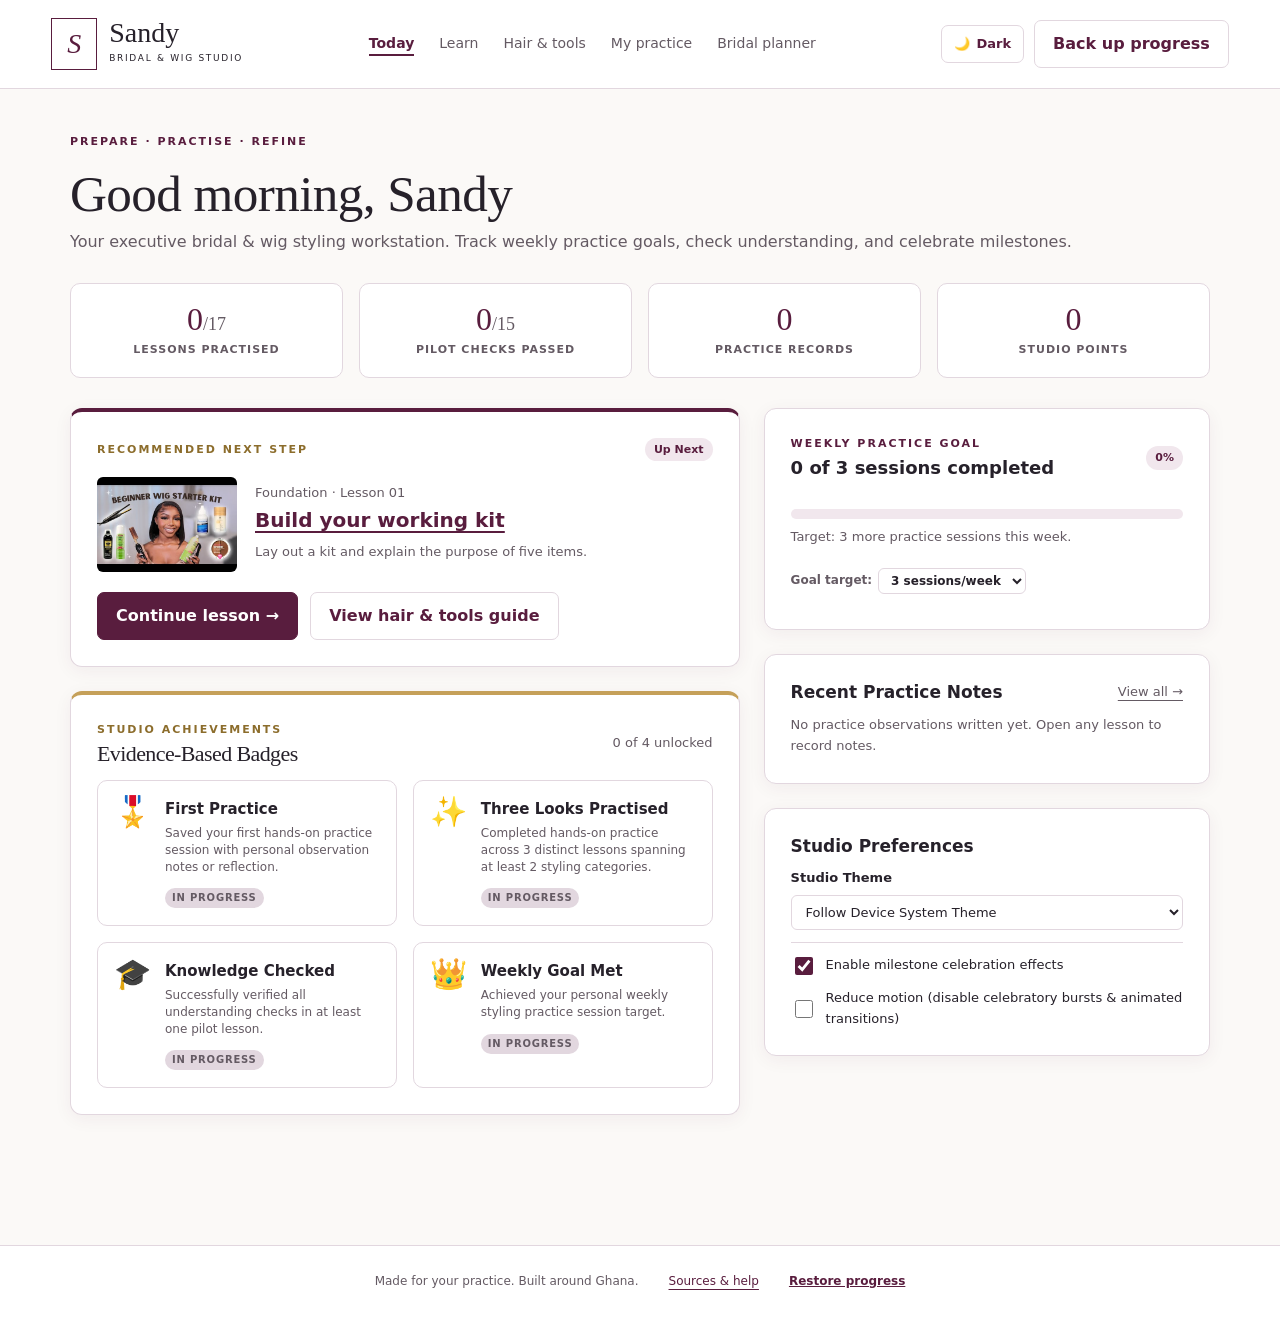
==== commit 3b0d1909: "Updates" ====
--- a/standalone.html
+++ b/standalone.html
@@ -1,35 +1,3017 @@
 <!doctype html>
-<html lang="en"><head><meta charset="utf-8"><meta name="viewport" content="width=device-width, initial-scale=1"><meta name="description" content="Sandy's practical learning space for bridal hair, wigs and installation, with selected YouTube tutorials and practice notes."><title>Sandy | Bridal & Wig Studio</title><link rel="icon" href="data:image/svg+xml,%3Csvg xmlns='http://www.w3.org/2000/svg' viewBox='0 0 64 64'%3E%3Crect width='64' height='64' rx='16' fill='%23591d3e'/%3E%3Ctext x='32' y='46' text-anchor='middle' font-size='46' fill='white' font-family='Georgia'%3ES%3C/text%3E%3C/svg%3E"><style>:root{--ink:#26212a;--muted:#6a6069;--plum:#591d3e;--pale:#f1e7ed;--line:#e5dce2;--paper:#fbf9f7;--green:#205843}*{box-sizing:border-box}html{scroll-behavior:smooth}body{margin:0;background:var(--paper);color:var(--ink);font:16px/1.6 system-ui,-apple-system,Segoe UI,sans-serif}a{color:var(--plum);text-underline-offset:4px}button,input,select,textarea{font:inherit}button,a{touch-action:manipulation}button{cursor:pointer}button:disabled{cursor:default;opacity:.5}button,.button{border:1px solid var(--plum);border-radius:7px;padding:10px 18px;background:var(--plum);color:white;text-decoration:none;display:inline-flex;align-items:center;justify-content:center;gap:8px;font-weight:600}button:hover,.button:hover{filter:brightness(.9)}button.quiet,.button.quiet{background:transparent;color:var(--plum);border-color:var(--line)}.link-button{border:0;background:none;color:var(--plum);padding:0;text-decoration:underline}.top{display:flex;align-items:center;justify-content:space-between;gap:25px;padding:23px 4vw;border-bottom:1px solid var(--line);background:#fff}.brand{display:flex;align-items:center;gap:12px;text-decoration:none;font-family:Georgia,serif;font-size:28px;color:var(--ink);line-height:1.05}.monogram{width:46px;height:52px;border:1px solid var(--plum);color:var(--plum);display:grid;place-items:center;font-style:italic}.brand-sub{display:block;font:9px/2.5 system-ui;letter-spacing:1.7px}.top nav{display:flex;gap:25px}.top nav a{color:var(--muted);text-decoration:none;font-size:14px}.top nav a[aria-current]{color:var(--plum);font-weight:700;border-bottom:2px solid var(--plum)}#main{max-width:1200px;margin:auto;padding:44px 30px 70px;min-height:75vh}h1,h2,h3,p{margin-top:0}h1,h2{font-family:Georgia,serif;font-weight:400;line-height:1.15;letter-spacing:-.6px}h1{font-size:clamp(35px,4vw,54px);margin-bottom:18px}h2{font-size:30px}h3{font-size:18px;line-height:1.35;margin-bottom:12px}.eyebrow{text-transform:uppercase;letter-spacing:2px;font-size:11px;font-weight:700;color:var(--plum);margin-bottom:14px}.muted,.small{color:var(--muted)}.small{font-size:13px}.hero{display:grid;grid-template-columns:1.6fr 1fr;gap:60px;align-items:center;padding-bottom:40px}.hero p{max-width:600px}.hero .panel{border-color:#dbc7d4;background:var(--pale)}.panel{background:white;border:1px solid var(--line);padding:26px;border-radius:12px}.panel p:last-child{margin-bottom:0}.metric{font:38px Georgia,serif;display:block}.progress{height:7px;border-radius:8px;background:#ddcdd6;margin:18px 0;overflow:hidden}.progress span{height:100%;background:var(--plum);display:block}.row{display:flex;align-items:center;justify-content:space-between;gap:18px}.actions{display:flex;gap:12px;flex-wrap:wrap}.toolbar{display:flex;gap:12px;margin:25px 0 14px;flex-wrap:wrap}.toolbar input{flex:1;min-width:180px}.toolbar select{min-width:170px}input:not([type=checkbox]):not([type=radio]),select,textarea{border:1px solid #bcb0b8;border-radius:6px;padding:11px 12px;background:white;color:var(--ink);max-width:100%}textarea{width:100%;min-height:130px;resize:vertical}label{display:block;font-weight:600;font-size:14px;margin-bottom:9px}.field{margin:18px 0}.grid{display:grid;grid-template-columns:repeat(3,1fr);gap:22px}.card{display:flex;flex-direction:column;background:white;border:1px solid var(--line);border-radius:10px;overflow:hidden}.card-image{height:170px;position:relative;background:var(--pale);overflow:hidden}.card-image img{width:100%;height:100%;object-fit:cover}.number{position:absolute;left:12px;top:12px;background:#fff;padding:3px 9px;border-radius:5px;font-size:12px;font-weight:700}.card-body{padding:21px;display:flex;flex-direction:column;flex:1}.card-body h3{font-family:Georgia,serif;font-size:23px;font-weight:400}.card-body .button{margin-top:auto}.card-body p{font-size:13px}.badge{display:inline-block;background:var(--pale);color:var(--plum);padding:3px 9px;border-radius:20px;font-size:11px;font-weight:700}.done{background:#e2f0e8;color:var(--green)}.section-head{margin:22px 0 12px}.section-head h2{margin-bottom:7px}.path{display:flex;gap:8px;flex-wrap:wrap;margin-bottom:18px}.path span{font-size:12px;padding:5px 9px;border:1px solid var(--line);border-radius:5px}.detail{display:grid;grid-template-columns:1.5fr 1fr;gap:25px;align-items:start}.detail h1{font-size:42px}.detail .panel{margin-bottom:20px}.video-link{display:block;position:relative;margin-bottom:16px}.video-link img{display:block;width:100%;aspect-ratio:16/9;object-fit:cover;border-radius:8px}.play{position:absolute;inset:0;display:grid;place-items:center}.play span{background:var(--plum);color:white;padding:12px 20px;border-radius:30px;font-weight:700;box-shadow:0 4px 25px #0005}.checklist{padding:0;list-style:none}.checklist li{margin:12px 0}.checklist label{display:flex;gap:10px;align-items:flex-start;font-weight:400;font-size:15px;margin:0}input[type=checkbox],input[type=radio]{accent-color:var(--plum);width:18px;height:18px;flex-shrink:0;margin-top:4px}fieldset{border:0;padding:0;margin:0}legend{font-weight:600;margin-bottom:12px}.quiz label{display:flex;align-items:flex-start;gap:10px;font-weight:400;padding:8px 10px;background:var(--paper);border-radius:5px}.feedback{padding:14px;background:var(--pale);border-radius:6px;margin-top:15px;font-size:14px}.feedback.correct{background:#e2f0e8;color:#164734}.note{border-left:3px solid var(--plum);padding:3px 0 3px 16px;font-size:14px;color:var(--muted)}ul,ol{padding-left:22px}li{margin-bottom:7px}.split{display:grid;grid-template-columns:1fr 1fr;gap:24px}.table-wrap{overflow:auto}table{border-collapse:collapse;width:100%;font-size:14px}td,th{padding:15px;text-align:left;vertical-align:top;border-bottom:1px solid var(--line)}th{background:var(--pale);font-size:12px}.journal-entry{border-bottom:1px solid var(--line);padding:20px 0}.journal-entry:last-child{border-bottom:0}.journal-entry p{white-space:pre-wrap}.empty{grid-column:1/-1;text-align:center;padding:45px;border:1px dashed var(--line)}details{border:1px solid var(--line);background:white;border-radius:8px;margin:16px 0;padding:17px 22px}summary{cursor:pointer;font-weight:600}details p{margin:14px 0}.toast{position:fixed;bottom:22px;left:50%;transform:translateX(-50%);background:var(--ink);color:white;padding:12px 20px;border-radius:8px;max-width:90%;z-index:5;display:none}.toast.show{display:block}footer{border-top:1px solid var(--line);padding:26px 4vw;display:flex;justify-content:center;gap:30px;font-size:12px;flex-wrap:wrap}.skip{position:absolute;left:20px;top:-100px;z-index:8;background:white;padding:12px}.skip:focus{top:10px}:focus-visible{outline:3px solid #98721b;outline-offset:4px}.source-list li{margin:14px 0}.intro{max-width:750px;margin-bottom:30px}.rule{border:0;border-top:1px solid var(--line);margin:28px 0}.saved{font-size:12px;color:var(--green);font-weight:400}.completed-line{display:flex;align-items:flex-start;gap:10px;margin:20px 0;font-weight:600}.visually-hidden{position:absolute;width:1px;height:1px;overflow:hidden;clip-path:inset(50%)}@media(max-width:1000px){.top{flex-wrap:wrap}.top nav{order:3;width:100%;justify-content:center}.hero{gap:25px}.grid{grid-template-columns:repeat(2,1fr)}}@media(max-width:640px){#main{padding:28px 18px 45px}.top{padding:18px;gap:15px}.brand{font-size:25px}.top>.quiet{padding:8px 10px;font-size:12px}.top nav{gap:15px;justify-content:space-between}.top nav a{font-size:12px}.hero,.detail,.split{grid-template-columns:1fr;gap:20px}.hero{padding-bottom:20px}.grid{grid-template-columns:1fr}.card-image{height:200px}.panel{padding:21px}.detail h1{font-size:35px}.row{align-items:flex-start}.toolbar select{flex:1;min-width:140px}footer{gap:15px}.table-wrap{margin:0 -6px}td,th{padding:10px}.hero .panel{margin-bottom:5px}}@media print{.top,footer,.toolbar,.toast,.actions,.play,.quiz button{display:none}#main{padding:0}.detail,.split{display:block}.panel{break-inside:avoid}.card-image{display:none}body{background:white}.grid{grid-template-columns:repeat(2,1fr)}}
+<html lang="en"><head><meta charset="utf-8"><meta name="viewport" content="width=device-width, initial-scale=1"><meta name="description" content="Sandy's practical learning space for bridal hair, wigs and installation, with selected YouTube tutorials and practice notes."><title>Sandy | Bridal & Wig Studio</title><link rel="icon" href="data:image/svg+xml,%3Csvg xmlns='http://www.w3.org/2000/svg' viewBox='0 0 64 64'%3E%3Crect width='64' height='64' rx='16' fill='%23591d3e'/%3E%3Ctext x='32' y='46' text-anchor='middle' font-size='46' fill='white' font-family='Georgia'%3ES%3C/text%3E%3C/svg%3E"><style>
+:root{--ink:#26212a;--paper:#fbf9f7;--card-bg:#ffffff;--top-bg:#ffffff;--input-bg:#ffffff;--muted:#645a63;--plum:#591d3e;--plum-btn:#591d3e;--plum-btn-text:#ffffff;--pale:#f1e7ed;--line:#e2d7df;--green:#1a573a;--green-bg:#e2f0e8;--green-text:#11422b;--gold:#c5a059;--gold-light:#fbf7ef;--gold-dark:#8c6d2c;--focus-ring:#98721b;--card-shadow:0 4px 18px rgba(89,29,62,.06);--red-bg:#faeded;--red-text:#6b1d1d;--red-border:#b83232;--warning-bg:#fff3cd;--warning-text:#856404}
+@media(prefers-color-scheme:dark){:root:not([data-theme="light"]){--ink:#f5f0f3;--paper:#140f17;--card-bg:#201824;--top-bg:#1c1520;--input-bg:#271e2c;--muted:#b5a8af;--plum:#e07cb0;--plum-btn:#7a2855;--plum-btn-text:#ffffff;--pale:#2d202d;--line:#3d2f3e;--green:#48b87b;--green-bg:#183324;--green-text:#a3d9b8;--gold:#deb56d;--gold-light:#322618;--gold-dark:#e8c688;--focus-ring:#deb56d;--card-shadow:0 4px 22px rgba(0,0,0,.45);--red-bg:#38151c;--red-text:#fca5a5;--red-border:#ef4444;--warning-bg:#3d2c14;--warning-text:#fef08a}}
+[data-theme="dark"]{--ink:#f5f0f3;--paper:#140f17;--card-bg:#201824;--top-bg:#1c1520;--input-bg:#271e2c;--muted:#b5a8af;--plum:#e07cb0;--plum-btn:#7a2855;--plum-btn-text:#ffffff;--pale:#2d202d;--line:#3d2f3e;--green:#48b87b;--green-bg:#183324;--green-text:#a3d9b8;--gold:#deb56d;--gold-light:#322618;--gold-dark:#e8c688;--focus-ring:#deb56d;--card-shadow:0 4px 22px rgba(0,0,0,.45);--red-bg:#38151c;--red-text:#fca5a5;--red-border:#ef4444;--warning-bg:#3d2c14;--warning-text:#fef08a}
+*{box-sizing:border-box}html{scroll-behavior:smooth}body{margin:0;background:var(--paper);color:var(--ink);font:16px/1.6 system-ui,-apple-system,Segoe UI,sans-serif;transition:background-color .2s ease,color .2s ease}a{color:var(--plum);text-underline-offset:4px}button,input,select,textarea{font:inherit}button,a{touch-action:manipulation}button{cursor:pointer}button:disabled{cursor:default;opacity:.5}button,.button{border:1px solid var(--plum-btn);border-radius:7px;padding:10px 18px;background:var(--plum-btn);color:var(--plum-btn-text);text-decoration:none;display:inline-flex;align-items:center;justify-content:center;gap:8px;font-weight:600;transition:filter .15s}button:hover,.button:hover{filter:brightness(1.1)}button.quiet,.button.quiet{background:transparent;color:var(--plum);border-color:var(--line)}button.quiet:hover,.button.quiet:hover{background:var(--pale);border-color:var(--plum);filter:none}.link-button{border:0;background:none;color:var(--plum);padding:0;text-decoration:underline}.top{display:flex;align-items:center;justify-content:space-between;gap:20px;padding:18px 4vw;border-bottom:1px solid var(--line);background:var(--top-bg);transition:background-color .2s ease}.brand{display:flex;align-items:center;gap:12px;text-decoration:none;font-family:Georgia,serif;font-size:28px;color:var(--ink);line-height:1.05}.monogram{width:46px;height:52px;border:1px solid var(--plum);color:var(--plum);display:grid;place-items:center;font-style:italic}.brand-sub{display:block;font:9px/2.5 system-ui;letter-spacing:1.7px}.top nav{display:flex;gap:25px}.top nav a{color:var(--muted);text-decoration:none;font-size:14px}.top nav a[aria-current]{color:var(--plum);font-weight:700;border-bottom:2px solid var(--plum)}.top-actions{display:flex;align-items:center;gap:10px}.theme-btn{display:inline-flex;align-items:center;gap:6px;padding:8px 12px;font-size:13px}#main{max-width:1200px;margin:auto;padding:44px 30px 70px;min-height:75vh}h1,h2,h3,p{margin-top:0}h1,h2{font-family:Georgia,serif;font-weight:400;line-height:1.15;letter-spacing:-.6px;color:var(--ink)}h1{font-size:clamp(35px,4vw,54px);margin-bottom:18px}h2{font-size:30px}h3{font-size:18px;line-height:1.35;margin-bottom:12px;color:var(--ink)}.eyebrow{text-transform:uppercase;letter-spacing:2px;font-size:11px;font-weight:700;color:var(--plum);margin-bottom:14px}.muted,.small{color:var(--muted)}.small{font-size:13px}.hero{display:grid;grid-template-columns:1.6fr 1fr;gap:60px;align-items:center;padding-bottom:40px}.hero p{max-width:600px}.hero .panel{border-color:var(--line);background:var(--pale)}.panel{background:var(--card-bg);border:1px solid var(--line);padding:26px;border-radius:12px;box-shadow:var(--card-shadow);transition:background-color .2s ease,border-color .2s ease}.panel p:last-child{margin-bottom:0}.metric{font:38px Georgia,serif;display:block;color:var(--plum)}.progress{height:7px;border-radius:8px;background:var(--pale);margin:18px 0;overflow:hidden}.progress span{height:100%;background:var(--plum);display:block}.row{display:flex;align-items:center;justify-content:space-between;gap:18px}.actions{display:flex;gap:12px;flex-wrap:wrap}.toolbar{display:flex;gap:12px;margin:25px 0 14px;flex-wrap:wrap}.toolbar input{flex:1;min-width:180px}.toolbar select{min-width:170px}input:not([type=checkbox]):not([type=radio]),select,textarea{border:1px solid var(--line);border-radius:6px;padding:11px 12px;background:var(--input-bg);color:var(--ink);max-width:100%;transition:background-color .2s ease,border-color .2s ease}textarea{width:100%;min-height:130px;resize:vertical}label{display:block;font-weight:600;font-size:14px;margin-bottom:9px;color:var(--ink)}.field{margin:18px 0}.grid{display:grid;grid-template-columns:repeat(3,1fr);gap:22px}.card{display:flex;flex-direction:column;background:var(--card-bg);border:1px solid var(--line);border-radius:10px;overflow:hidden;box-shadow:var(--card-shadow);transition:background-color .2s ease}.card-image{height:170px;position:relative;background:var(--pale);overflow:hidden}.card-image img{width:100%;height:100%;object-fit:cover}.number{position:absolute;left:12px;top:12px;background:var(--card-bg);color:var(--ink);border:1px solid var(--line);padding:3px 9px;border-radius:5px;font-size:12px;font-weight:700}.card-body{padding:21px;display:flex;flex-direction:column;flex:1}.card-body h3{font-family:Georgia,serif;font-size:23px;font-weight:400;color:var(--ink)}.card-body .button{margin-top:auto}.card-body p{font-size:13px;color:var(--muted)}.badge{display:inline-block;background:var(--pale);color:var(--plum);padding:3px 9px;border-radius:20px;font-size:11px;font-weight:700}.done{background:var(--green-bg);color:var(--green-text);font-weight:700}.section-head{margin:22px 0 12px}.section-head h2{margin-bottom:7px}.path{display:flex;gap:8px;flex-wrap:wrap;margin-bottom:18px}.path span{font-size:12px;padding:5px 9px;border:1px solid var(--line);border-radius:5px;background:var(--card-bg);color:var(--ink)}.detail{display:grid;grid-template-columns:1.5fr 1fr;gap:25px;align-items:start}.detail h1{font-size:42px;color:var(--ink)}.detail .panel{margin-bottom:20px}.video-link{display:block;position:relative;margin-bottom:16px}.video-link img{display:block;width:100%;aspect-ratio:16/9;object-fit:cover;border-radius:8px}.play{position:absolute;inset:0;display:grid;place-items:center}.play span{background:var(--plum-btn);color:var(--plum-btn-text);padding:12px 20px;border-radius:30px;font-weight:700;box-shadow:0 4px 25px rgba(0,0,0,.35)}.checklist{padding:0;list-style:none}.checklist li{margin:12px 0}.checklist label{display:flex;gap:10px;align-items:flex-start;font-weight:400;font-size:15px;margin:0;color:var(--ink)}input[type=checkbox],input[type=radio]{accent-color:var(--plum);width:18px;height:18px;flex-shrink:0;margin-top:4px}fieldset{border:0;padding:0;margin:0}legend{font-weight:600;margin-bottom:12px;color:var(--ink)}.quiz label{display:flex;align-items:flex-start;gap:10px;font-weight:400;padding:8px 10px;background:var(--paper);border:1px solid var(--line);border-radius:5px;color:var(--ink)}.feedback{padding:14px;background:var(--pale);border-radius:6px;margin-top:15px;font-size:14px}.feedback.correct{background:var(--green-bg);color:var(--green-text);border-left:3px solid var(--green)}.note{border-left:3px solid var(--plum);padding:3px 0 3px 16px;font-size:14px;color:var(--muted)}ul,ol{padding-left:22px}li{margin-bottom:7px;color:var(--ink)}.split{display:grid;grid-template-columns:1fr 1fr;gap:24px}.table-wrap{overflow:auto}table{border-collapse:collapse;width:100%;font-size:14px}td,th{padding:15px;text-align:left;vertical-align:top;border-bottom:1px solid var(--line)}th{background:var(--pale);color:var(--ink);font-size:12px;font-weight:700}td{color:var(--ink)}.journal-entry{border-bottom:1px solid var(--line);padding:20px 0}.journal-entry:last-child{border-bottom:0}.journal-entry p{white-space:pre-wrap;color:var(--ink)}.empty{grid-column:1/-1;text-align:center;padding:45px;border:1px dashed var(--line);color:var(--muted)}details{border:1px solid var(--line);background:var(--card-bg);color:var(--ink);border-radius:8px;margin:16px 0;padding:17px 22px}summary{cursor:pointer;font-weight:600;color:var(--ink)}details p{margin:14px 0;color:var(--ink)}.toast{position:fixed;bottom:22px;left:50%;transform:translateX(-50%);background:var(--ink);color:var(--paper);padding:12px 20px;border-radius:8px;max-width:90%;z-index:5000;display:none;box-shadow:0 4px 20px rgba(0,0,0,.3)}.toast.show{display:block}footer{border-top:1px solid var(--line);padding:26px 4vw;display:flex;justify-content:center;gap:30px;font-size:12px;flex-wrap:wrap;background:var(--top-bg);color:var(--muted)}.skip{position:absolute;left:20px;top:-120px;z-index:9999;background:var(--card-bg);color:var(--plum);padding:12px 18px;border:2px solid var(--plum);border-radius:8px;font-weight:700;text-decoration:none;box-shadow:var(--card-shadow);transition:top .2s ease}.skip:focus,.skip:focus-visible{top:12px}:focus-visible{outline:3px solid var(--focus-ring)!important;outline-offset:3px!important}.source-list li{margin:14px 0}.intro{max-width:750px;margin-bottom:30px}.rule{border:0;border-top:1px solid var(--line);margin:28px 0}.saved{font-size:12px;color:var(--green);font-weight:400}.completed-line{display:flex;align-items:flex-start;gap:10px;margin:20px 0;font-weight:600}.visually-hidden{position:absolute;width:1px;height:1px;overflow:hidden;clip-path:inset(50%)}@media(max-width:1000px){.top{flex-wrap:wrap}.top nav{order:3;width:100%;justify-content:center}.hero{gap:25px}.grid{grid-template-columns:repeat(2,1fr)}}@media(max-width:640px){#main{padding:28px 18px 45px}.top{padding:18px;gap:15px}.brand{font-size:25px}.top>.quiet{padding:8px 10px;font-size:12px}.top nav{gap:15px;justify-content:space-between}.top nav a{font-size:12px}.hero,.detail,.split{grid-template-columns:1fr;gap:20px}.hero{padding-bottom:20px}.grid{grid-template-columns:1fr}.card-image{height:200px}.panel{padding:21px}.detail h1{font-size:35px}.row{align-items:flex-start}.toolbar select{flex:1;min-width:140px}footer{gap:15px}.table-wrap{margin:0 -6px}td,th{padding:10px}.hero .panel{margin-bottom:5px}}@media print{.top,footer,.toolbar,.toast,.actions,.play,.quiz button,.top-actions,#theme-toggle,.theme-btn{display:none}#main{padding:0}.detail,.split{display:block}.panel{break-inside:avoid}.card-image{display:none}body{background:white}.grid{grid-template-columns:repeat(2,1fr)}}
+
+/* Pilot Interaction Styling (Phase 2) */
+.quiz-header{display:flex;align-items:center;justify-content:space-between;gap:12px;margin-bottom:14px;flex-wrap:wrap}
+.quiz-progress-badge{font-size:12px;font-weight:700;color:var(--plum);background:var(--pale);padding:4px 10px;border-radius:12px}
+.topic-pill{font-size:11px;text-transform:uppercase;letter-spacing:1px;font-weight:700;color:var(--muted);background:var(--paper);border:1px solid var(--line);padding:3px 8px;border-radius:4px}
+.quiz-prompt{font-size:16px;font-weight:600;line-height:1.45;margin:12px 0 16px}
+.confidence-fieldset{border:1px solid var(--line);border-radius:8px;padding:12px;margin:16px 0;background:var(--paper)}
+.confidence-fieldset legend{font-size:13px;font-weight:600;color:var(--muted);margin-bottom:6px}
+.confidence-row{display:flex;gap:8px;flex-wrap:wrap}
+.confidence-label{display:inline-flex;align-items:center;gap:6px;padding:6px 12px;background:var(--card-bg);color:var(--ink);border:1px solid var(--line);border-radius:6px;font-size:13px;cursor:pointer}
+.confidence-label:has(input:checked){border-color:var(--plum);background:var(--pale);font-weight:600}
+.order-list{list-style:none;padding:0;margin:16px 0;display:flex;flex-direction:column;gap:10px}
+.order-item{display:flex;align-items:center;gap:12px;padding:12px 14px;background:var(--paper);border:1px solid var(--line);border-radius:8px}
+.order-handle{font-size:14px;font-weight:700;color:var(--plum);width:24px;text-align:center;flex-shrink:0}
+.order-text{flex:1;font-size:14px;line-height:1.4}
+.order-controls{display:flex;flex-direction:column;gap:4px;flex-shrink:0}
+.btn-order-move{background:var(--card-bg);border:1px solid var(--line);border-radius:4px;padding:4px 8px;font-size:11px;cursor:pointer;color:var(--ink);line-height:1}
+.btn-order-move:hover:not(:disabled){border-color:var(--plum);color:var(--plum)}
+.btn-order-move:disabled{opacity:.3;cursor:not-allowed}
+.reflection-box{margin:14px 0}
+.model-answer-card{background:var(--paper);border-left:3px solid var(--plum);padding:16px;border-radius:0 8px 8px 0;margin:16px 0}
+.model-answer-card h4{margin:0 0 8px;font-size:13px;text-transform:uppercase;letter-spacing:1px;color:var(--plum)}
+.criteria-list{list-style:none;padding:0;margin:12px 0}
+.criteria-list li{margin:8px 0}
+.criteria-list label{display:flex;align-items:flex-start;gap:8px;font-weight:400;font-size:13px}
+.stepper-nav{display:flex;justify-content:space-between;align-items:center;gap:12px;margin-top:18px;padding-top:16px;border-top:1px solid var(--line)}
+.feedback.incorrect{background:var(--red-bg);color:var(--red-text);border-left:3px solid var(--red-border)}
+.feedback.correct{background:var(--green-bg);color:var(--green-text);border-left:3px solid var(--green)}
+.feedback-reference{margin-top:8px;font-size:12px;color:var(--muted);border-top:1px solid rgba(0,0,0,.08);padding-top:6px}
+.confident-incorrect-alert{margin-top:8px;padding:8px 12px;background:var(--warning-bg);color:var(--warning-text);border-radius:6px;font-size:12px;font-weight:600}
+.step-bookmark-link{display:inline-flex;align-items:center;gap:4px;font-size:12px;color:var(--plum);text-decoration:none;padding:3px 8px;background:var(--pale);border-radius:4px;margin-top:6px;font-weight:600}
+.step-bookmark-link:hover{text-decoration:underline}
+.knowledge-summary{display:flex;align-items:center;gap:8px;font-size:13px;font-weight:600;padding:8px 12px;border-radius:6px;margin:12px 0;background:var(--pale);color:var(--plum)}
+.knowledge-summary.complete{background:var(--green-bg);color:var(--green-text)}
+
+/* Phase 3: Today Dashboard, Mobile Bottom Nav & Celebration Styling */
+
+/* Today Screen */
+.today-head{margin-bottom:28px}
+.today-head h1{margin-bottom:6px}
+.today-grid{display:grid;grid-template-columns:1.5fr 1fr;gap:24px;margin-bottom:30px}
+.today-column{display:flex;flex-direction:column;gap:24px}
+
+.card-accent{border-top:4px solid var(--plum)}
+.card-gold{border-top:4px solid var(--gold)}
+
+.recommended-card{display:flex;flex-direction:column;gap:16px}
+.recommended-body{display:grid;grid-template-columns:140px 1fr;gap:18px;align-items:center}
+.recommended-thumb{width:100%;height:95px;object-fit:cover;border-radius:6px;background:var(--pale)}
+.recommended-meta{display:flex;flex-direction:column;gap:4px}
+.recommended-meta h3{margin:0;font-size:20px}
+
+.goal-card{display:flex;flex-direction:column;gap:14px}
+.goal-progress-wrap{margin:6px 0}
+.gold-bar{height:10px;border-radius:10px;background:var(--pale);overflow:hidden;margin:8px 0}
+.gold-fill{height:100%;background:linear-gradient(90deg,var(--gold),#d8b871);border-radius:10px;transition:width .4s ease}
+.goal-footer{display:flex;justify-content:space-between;align-items:center;gap:12px;font-size:13px}
+.goal-select-wrap{display:flex;align-items:center;gap:6px;font-size:12px;color:var(--muted)}
+.goal-select-wrap select{padding:4px 8px;font-size:12px}
+
+.metrics-strip{display:grid;grid-template-columns:repeat(4,1fr);gap:16px;margin-bottom:30px}
+.metric-tile{background:var(--card-bg);border:1px solid var(--line);border-radius:10px;padding:18px;text-align:center}
+.metric-tile .metric-num{font:32px Georgia,serif;color:var(--plum);line-height:1.1;margin-bottom:4px}
+.metric-tile .metric-lbl{font-size:11px;text-transform:uppercase;letter-spacing:1px;font-weight:700;color:var(--muted)}
+
+.badges-section{margin-bottom:30px}
+.badge-grid{display:grid;grid-template-columns:repeat(2,1fr);gap:16px}
+.badge-item{display:flex;gap:14px;background:var(--card-bg);border:1px solid var(--line);border-radius:10px;padding:16px;align-items:flex-start}
+.badge-item.earned{border-color:var(--gold);background:var(--gold-light);box-shadow:0 4px 14px rgba(197,160,89,.15)}
+.badge-icon{font-size:30px;line-height:1;flex-shrink:0}
+.badge-content{flex:1}
+.badge-content h4{margin:0 0 4px;font-size:15px;color:var(--ink)}
+.badge-desc{font-size:12px;color:var(--muted);margin:0 0 8px;line-height:1.4}
+.badge-status{display:inline-block;font-size:10px;font-weight:700;text-transform:uppercase;letter-spacing:.8px;padding:2px 7px;border-radius:12px;background:var(--line);color:var(--muted)}
+.badge-item.earned .badge-status{background:var(--green-bg);color:var(--green-text)}
+
+.settings-card{margin-top:24px;border-top:1px solid var(--line);padding-top:20px}
+.settings-row{display:flex;justify-content:space-between;align-items:center;gap:16px;margin:12px 0}
+
+/* Mobile Bottom Navigation */
+.bottom-nav{display:none;position:fixed;bottom:0;left:0;right:0;background:var(--top-bg);border-top:1px solid var(--line);z-index:99;box-shadow:0 -2px 10px rgba(0,0,0,.04)}
+.bottom-nav-link{flex:1;display:flex;flex-direction:column;align-items:center;justify-content:center;min-height:50px;text-decoration:none;color:var(--muted);font-size:10px;font-weight:600;gap:2px;padding:4px 0}
+.bottom-nav-link[aria-current="page"]{color:var(--plum)}
+.bottom-nav-link[aria-current="page"] .bottom-nav-icon{transform:scale(1.15)}
+.bottom-nav-icon{font-size:17px;line-height:1;transition:transform .15s ease}
+
+/* Celebration Canvas & Modal */
+.celebration-canvas{position:fixed;inset:0;width:100vw;height:100vh;pointer-events:none;z-index:1000;display:block}
+.celebration-modal{border:0;padding:0;background:transparent;max-width:92vw;width:420px;margin:auto}
+.celebration-modal::backdrop{background:rgba(38,33,42,.6);backdrop-filter:blur(3px)}
+.modal-card{background:var(--card-bg);color:var(--ink);border:2px solid var(--gold);border-radius:14px;padding:28px 24px;text-align:center;box-shadow:0 12px 40px rgba(89,29,62,.25);animation:modalPop .3s cubic-bezier(.175,.885,.32,1.275)}
+.modal-badge-icon{font-size:48px;line-height:1;margin-bottom:12px}
+.modal-card h3{font-family:Georgia,serif;font-size:24px;color:var(--plum);margin:0 0 10px}
+.modal-desc{font-size:14px;color:var(--muted);line-height:1.5;margin:0 0 20px}
+.modal-actions{display:flex;justify-content:center}
+@keyframes modalPop{from{transform:scale(.85);opacity:0}to{transform:scale(1);opacity:1}}
+
+/* Mobile Ergonomics & Responsive Adjustments */
+@media(max-width:768px){
+  #main{padding-bottom:95px}
+  .bottom-nav{display:flex;padding-bottom:max(6px,env(safe-area-inset-bottom))}
+  .today-grid{grid-template-columns:1fr;gap:18px}
+  .metrics-strip{grid-template-columns:repeat(2,1fr);gap:12px}
+  .badge-grid{grid-template-columns:1fr}
+  .recommended-body{grid-template-columns:1fr;gap:12px}
+  .recommended-thumb{height:140px}
+  .top nav{display:none} /* Clean top bar on mobile; thumb bottom nav is primary */
+  button,.button,.bottom-nav-link{min-height:48px} /* Chair ergonomic touch target */
+}
+
+@media(prefers-reduced-motion:reduce){
+  .celebration-canvas{display:none!important}
+  .modal-card{animation:none!important}
+  .gold-fill{transition:none!important}
+  .timer-digits{animation:none!important}
+}
+
+/* Phase 4: Rehearsal Timer, Multi-Profile Bridal & Enhanced Guides */
+.timer-panel{background:#1e141a;color:#fbf9f7;border:1px solid #4a243b;border-radius:12px;padding:24px;margin-bottom:28px;box-shadow:0 8px 30px rgba(38,33,42,.3)}
+.timer-header{display:flex;justify-content:space-between;align-items:center;flex-wrap:wrap;gap:12px;margin-bottom:16px}
+.timer-badge{background:#591d3e;color:var(--gold);font-size:11px;font-weight:700;text-transform:uppercase;letter-spacing:1.5px;padding:4px 10px;border-radius:20px}
+.timer-display{display:flex;flex-direction:column;align-items:center;margin:16px 0;text-align:center}
+.timer-digits{font-family:'Courier New',Courier,monospace;font-size:clamp(46px,8vw,72px);font-weight:700;color:var(--gold);letter-spacing:2px;line-height:1}
+.timer-digits.warning{color:#e67e22}
+.timer-phase-pill{display:inline-block;background:rgba(255,255,255,.08);color:#f1e7ed;padding:6px 14px;border-radius:20px;font-size:13px;font-weight:600;margin-top:10px}
+.timer-progress{height:8px;border-radius:4px;background:rgba(255,255,255,.12);overflow:hidden;margin:18px 0;width:100%}
+.timer-progress-fill{height:100%;background:linear-gradient(90deg,var(--gold),#e8cf94);transition:width .3s linear}
+.timer-controls{display:flex;gap:12px;justify-content:center;flex-wrap:wrap;margin-top:8px}
+.timer-btn-primary{background:var(--gold);color:#1e141a;border-color:var(--gold);font-weight:700;min-width:110px}
+.timer-btn-primary:hover{filter:brightness(1.1)}
+.timer-btn-secondary{background:transparent;color:#f1e7ed;border-color:#6a425b}
+.timer-btn-secondary:hover{border-color:var(--gold);color:var(--gold)}
+.timer-phase-list{display:grid;grid-template-columns:repeat(auto-fit,minmax(140px,1fr));gap:8px;margin-top:18px;padding-top:16px;border-top:1px solid rgba(255,255,255,.1)}
+.timer-phase-item{background:rgba(255,255,255,.04);border-radius:6px;padding:8px 10px;font-size:11px;color:rgba(255,255,255,.7);text-align:center}
+.timer-phase-item.active{background:rgba(197,160,89,.2);border:1px solid var(--gold);color:var(--gold);font-weight:700}
+.timer-phase-item.done{color:#a3d9b8;text-decoration:line-through}
+
+/* Multi-Profile Bridal Run Sheet */
+.bridal-top-bar{display:flex;justify-content:space-between;align-items:center;flex-wrap:wrap;gap:14px;margin-bottom:22px;background:var(--card-bg);border:1px solid var(--line);border-radius:10px;padding:16px 20px}
+.profile-selector-wrap{display:flex;align-items:center;gap:10px;flex-wrap:wrap}
+.profile-meta-grid{display:grid;grid-template-columns:repeat(auto-fit,minmax(200px,1fr));gap:14px;margin-bottom:20px}
+.schedule-table{width:100%;border-collapse:collapse;margin:12px 0}
+.schedule-table th,.schedule-table td{padding:10px 12px;text-align:left;border-bottom:1px solid var(--line);font-size:14px}
+.schedule-time{font-family:monospace;font-weight:700;color:var(--plum);width:90px}
+.contract-grid{display:grid;grid-template-columns:repeat(auto-fit,minmax(240px,1fr));gap:10px;margin-top:12px}
+.contract-item{display:flex;align-items:center;gap:10px;padding:10px 12px;background:var(--paper);border:1px solid var(--line);border-radius:6px;font-size:13px;cursor:pointer}
+.contract-item:has(input:checked){background:var(--green-bg);border-color:var(--green);color:var(--green-text);font-weight:600}
+
+/* Hair Fibre Diagnostic Matrix & SOP */
+.fibre-matrix{display:grid;grid-template-columns:repeat(auto-fit,minmax(260px,1fr));gap:18px;margin:20px 0}
+.fibre-card{background:var(--card-bg);border:1px solid var(--line);border-radius:10px;padding:20px;display:flex;flex-direction:column;gap:10px}
+.fibre-card.highlight{border-color:var(--plum);box-shadow:0 4px 15px rgba(89,29,62,.08)}
+.fibre-card h3{margin:0;font-size:18px;color:var(--plum)}
+.fibre-tag{display:inline-block;align-self:flex-start;font-size:11px;font-weight:700;padding:3px 9px;border-radius:12px;background:var(--pale);color:var(--plum)}
+.fibre-metric{font-size:13px;line-height:1.45;margin:4px 0}
+.sop-box{background:var(--paper);border-left:4px solid var(--green);border-radius:0 8px 8px 0;padding:16px 20px;margin:20px 0}
+.kit-module-grid{display:grid;grid-template-columns:repeat(auto-fit,minmax(250px,1fr));gap:18px;margin-top:16px}
+.kit-module{background:var(--card-bg);border:1px solid var(--line);border-radius:10px;padding:18px}
+.kit-module h3{font-size:16px;color:var(--plum);margin-bottom:10px;border-bottom:1px solid var(--line);padding-bottom:6px}
+
+/* Practice Journal & Photo Documentation */
+.journal-filter-bar{display:flex;gap:10px;flex-wrap:wrap;align-items:center;margin-bottom:20px}
+.journal-filter-btn{background:var(--card-bg);color:var(--muted);border:1px solid var(--line);border-radius:20px;padding:6px 14px;font-size:12px;cursor:pointer;font-weight:600}
+.journal-filter-btn.active{background:var(--plum);color:white;border-color:var(--plum)}
+.journal-photo-section{margin-top:14px;padding-top:14px;border-top:1px dashed var(--line);display:flex;align-items:center;gap:14px;flex-wrap:wrap}
+.journal-photo-thumb{width:72px;height:72px;object-fit:cover;border-radius:6px;border:1px solid var(--line);cursor:pointer;transition:transform .15s}
+.journal-photo-thumb:hover{transform:scale(1.05);border-color:var(--plum)}
+.photo-upload-label{display:inline-flex;align-items:center;gap:6px;padding:7px 14px;background:var(--paper);border:1px solid var(--line);border-radius:6px;font-size:12px;cursor:pointer;color:var(--ink);font-weight:600}
+.photo-upload-label:hover{border-color:var(--plum);color:var(--plum)}
+dialog:not([open]){display:none!important}
+.photo-lightbox{position:fixed;inset:0;background:rgba(0,0,0,.85);z-index:2000;padding:20px}
+.photo-lightbox[open]{display:flex;align-items:center;justify-content:center}
+.photo-lightbox img{max-width:90vw;max-height:85vh;border-radius:8px;box-shadow:0 8px 30px rgba(0,0,0,.5)}
+.photo-lightbox-close{position:absolute;top:20px;right:20px;background:var(--card-bg);color:var(--ink);border:0;border-radius:50%;width:36px;height:36px;font-size:20px;cursor:pointer;display:grid;place-items:center;font-weight:700}
+
+@media print{
+  .timer-panel, .bottom-nav, .celebration-canvas, .celebration-modal, .journal-filter-bar, .photo-upload-label, .profile-selector-wrap button, .actions, .top-actions, #theme-toggle, .theme-btn { display: none !important; }
+  .schedule-table th { background: #f0f0f0 !important; }
+  .contract-item { border: 1px solid #ccc !important; }
+}
+
+
 </style></head>
-<body><a class="skip" href="#main">Skip to lessons</a><header class="top"><a class="brand" href="#learn"><span class="monogram">S</span><span>Sandy<span class="brand-sub">BRIDAL & WIG STUDIO</span></span></a><nav aria-label="Main navigation"><a href="#learn" data-nav="learn">Learn</a><a href="#kit" data-nav="kit">Hair & tools</a><a href="#journal" data-nav="journal">My practice</a><a href="#bridal" data-nav="bridal">Bridal planner</a></nav><button id="backup" class="quiet">Back up progress</button></header>
-<main id="main" tabindex="-1"></main><footer><span>Made for your practice. Built around Ghana.</span><a href="#sources">Sources & help</a><button id="restore" class="link-button">Restore progress</button><input id="restore-file" type="file" accept=".json,application/json" hidden></footer><div id="notice" class="toast" role="status" aria-live="polite"></div><noscript><p class="panel">Please enable JavaScript to use lessons, quizzes and saved notes. You can also read the supplied two-page Word plan.</p></noscript><script>const LESSONS = [{"id": "kit", "title": "Build your working kit", "group": "Foundation", "video": "OXDXOyUS9vw", "hair": "Any fibre; choose products for the exact fibre and lace.", "tools": ["Wig block and stand", "tape measure", "clips", "tail comb", "detangling brush", "cleaning supplies."], "steps": ["Identify the fibre and cap.", "Lay out only the tools the next lesson needs.", "Clean tools and prepare a stable working area."], "practice": "Lay out a kit and explain the purpose of five items.", "question": "Does “human-hair blend” guarantee heat safety?", "answers": ["Yes", "No, check the maker’s instructions"], "correct": 1, "note": "A blend can contain heat-sensitive fibres. Follow the unit’s care label, not the marketing name.", "number": 1, "creator": "LexclusiveTV", "videoTitle": "10 ESSENTIAL PRODUCTS FOR A PERFECT WIG INSTALL | Wig Install Starter Kit for BEGINNERS |WigginsHair", "thumbnail": "[data-uri]"}, {"id": "glueless", "title": "Fit a truly glueless wig", "group": "Foundation", "video": "7ub1Y4_QsNM", "hair": "Human hair, blend or synthetic in a purpose-built glueless cap; correct size and lace shade.", "tools": ["Measuring tape", "suitable cap", "adjustable band or wig grip", "mirror."], "steps": ["Measure and adjust the band before styling.", "Align the hairline and check the ear tabs.", "Test gentle head turns and comfort without adhesive."], "practice": "Fit twice without lifting edges or creating pressure.", "question": "What secures a truly glueless fit?", "answers": ["Correct cap fit and band", "Melting spray"], "correct": 0, "note": "Melting spray is an adhesive product. This lesson focuses on mechanical fit. The video is mainly a visual, product-led demonstration.", "number": 2, "creator": "Lucy Benson", "videoTitle": "NEW! COMPLETELY GLUELESS WIG FOR BEGINNERS, Zero ADHESIVE NO SPRAY/GEL FT JESSIE'S WIGl LUCY BENSON", "thumbnail": "[data-uri]"}, {"id": "pluck", "title": "Refine the lace hairline", "group": "Foundation", "video": "Jnb-gg64Wwo", "hair": "Prefer a spare human-hair lace unit with enough density. A pre-plucked unit avoids this step.", "tools": ["Wig block", "tweezers", "tail comb", "sectioning clips", "good light."], "steps": ["Inspect the existing density first.", "Practise very small changes on a spare unit.", "Step back often and keep the lace intact."], "practice": "Make one small area less dense without creating a gap.", "question": "When should you stop plucking?", "answers": ["When the hairline looks balanced", "Only after the lace is nearly bare"], "correct": 0, "note": "Hair removed from a wig will not grow back. Avoid knots and already sparse areas.", "number": 3, "creator": "Alesha Carryne ", "videoTitle": "How To Pluck a Lace Front Wig To Look Natural | ULTIMATE PLUCKING TUTORIAL FOR BEGINNERS", "thumbnail": "[data-uri]"}, {"id": "lace", "title": "Cut lace carefully", "group": "Foundation", "video": "dubjy_jae6g", "hair": "Human hair, blend or synthetic lace wig with uncut lace; fit must already be correct.", "tools": ["Small sharp scissors", "clips", "mirror", "wig block for initial practice."], "steps": ["Fit and separate the hair from the lace.", "Work in short sections while keeping fingers and skin clear.", "Check the edge and ear area before removing more."], "practice": "Practise on spare lace before the finished unit.", "question": "What comes before cutting?", "answers": ["Fitting the unit", "Pulling the lace tight and cutting fast"], "correct": 0, "note": "Cut conservatively. Do not copy one fixed cutting distance across every lace construction.", "number": 4, "creator": "SIMONE SHARICE", "videoTitle": "All you need to know: Cutting THE LACE off your wig| CELEBRITY TIPS & TRICKS | Glueless | Myfirstwig", "thumbnail": "[data-uri]"}, {"id": "frontal", "title": "Install and finish a frontal", "group": "Installation", "video": "qgujmW62760", "hair": "Lace frontal in a matching size and shade. A ready-customised human-hair wig simplifies practice.", "tools": ["Cap", "clips", "scissors", "optional lace tint", "purpose-made wig adhesive", "applicator", "compatible remover."], "steps": ["Rehearse fit and placement without bonding.", "Follow the adhesive label for preparation, patch testing and drying.", "Bond only as directed; finish the edge without tension."], "practice": "Complete a dry fitting first, then a supervised installation and removal.", "question": "Before using adhesive, what must be ready?", "answers": ["A compatible remover and label instructions", "Only a stronger holding spray"], "correct": 0, "note": "Do not apply to irritated skin or natural hair. Skip bleaching and other chemical customisation until trained; use ready-prepared lace.", "number": 5, "creator": "Africana", "videoTitle": "How To Install A Frontal Wig (Beginner Friendly) | Flawless, Natural Finish Step-By-Step", "thumbnail": "[data-uri]"}, {"id": "straight", "title": "Create a sleek straight finish", "group": "Everyday", "video": "7XM7l0DiBMQ", "hair": "Straight human hair; heat-approved blend or synthetic. Ordinary synthetic: choose a pre-styled straight unit.", "tools": ["Temperature-controlled flat iron", "comb", "clips", "suitable heat protectant", "light serum."], "steps": ["Detangle and dry fully as the fibre requires.", "Test the maker-approved setting on a hidden section.", "Work in small sections with light product."], "practice": "Create an even finish from roots to ends without stiffness.", "question": "Should you copy the creator’s heat setting on every wig?", "answers": ["No, follow your unit’s label", "Yes, higher heat is always better"], "correct": 0, "note": "Fibre and processing determine heat tolerance. Never assume a blend tolerates human-hair temperatures.", "number": 6, "creator": "OMZZLOVE", "videoTitle": "HOW TO STYLE STRAIGHT WIGS | well detailed expert tips & techniques for bob wigs | girls chat", "thumbnail": "[data-uri]"}, {"id": "bob", "title": "Shape a smooth or curved bob", "group": "Everyday", "video": "XoJbokWIS2c", "hair": "Ready-cut human-hair bob or heat-approved alternative; ordinary synthetic should already have the shape.", "tools": ["Comb or paddle brush", "clips", "flat iron if permitted", "heat protectant."], "steps": ["Start with a finished bob cut.", "Smooth the lengths and curve ends gently if permitted.", "Compare both sides at eye level."], "practice": "Photograph front, side and back; check the perimeter.", "question": "Which is the best beginner starting point?", "answers": ["A ready-cut bob", "Cutting a long wig while learning heat styling"], "correct": 0, "note": "This lesson is about finishing an existing cut. Chemically straightened hair may not hold a new curl well.", "number": 7, "creator": "Linda Gemma ", "videoTitle": "HOW TO STYLE YOUR BONE STRAIGHT BOB WIG AFTER WASHING", "thumbnail": "[data-uri]